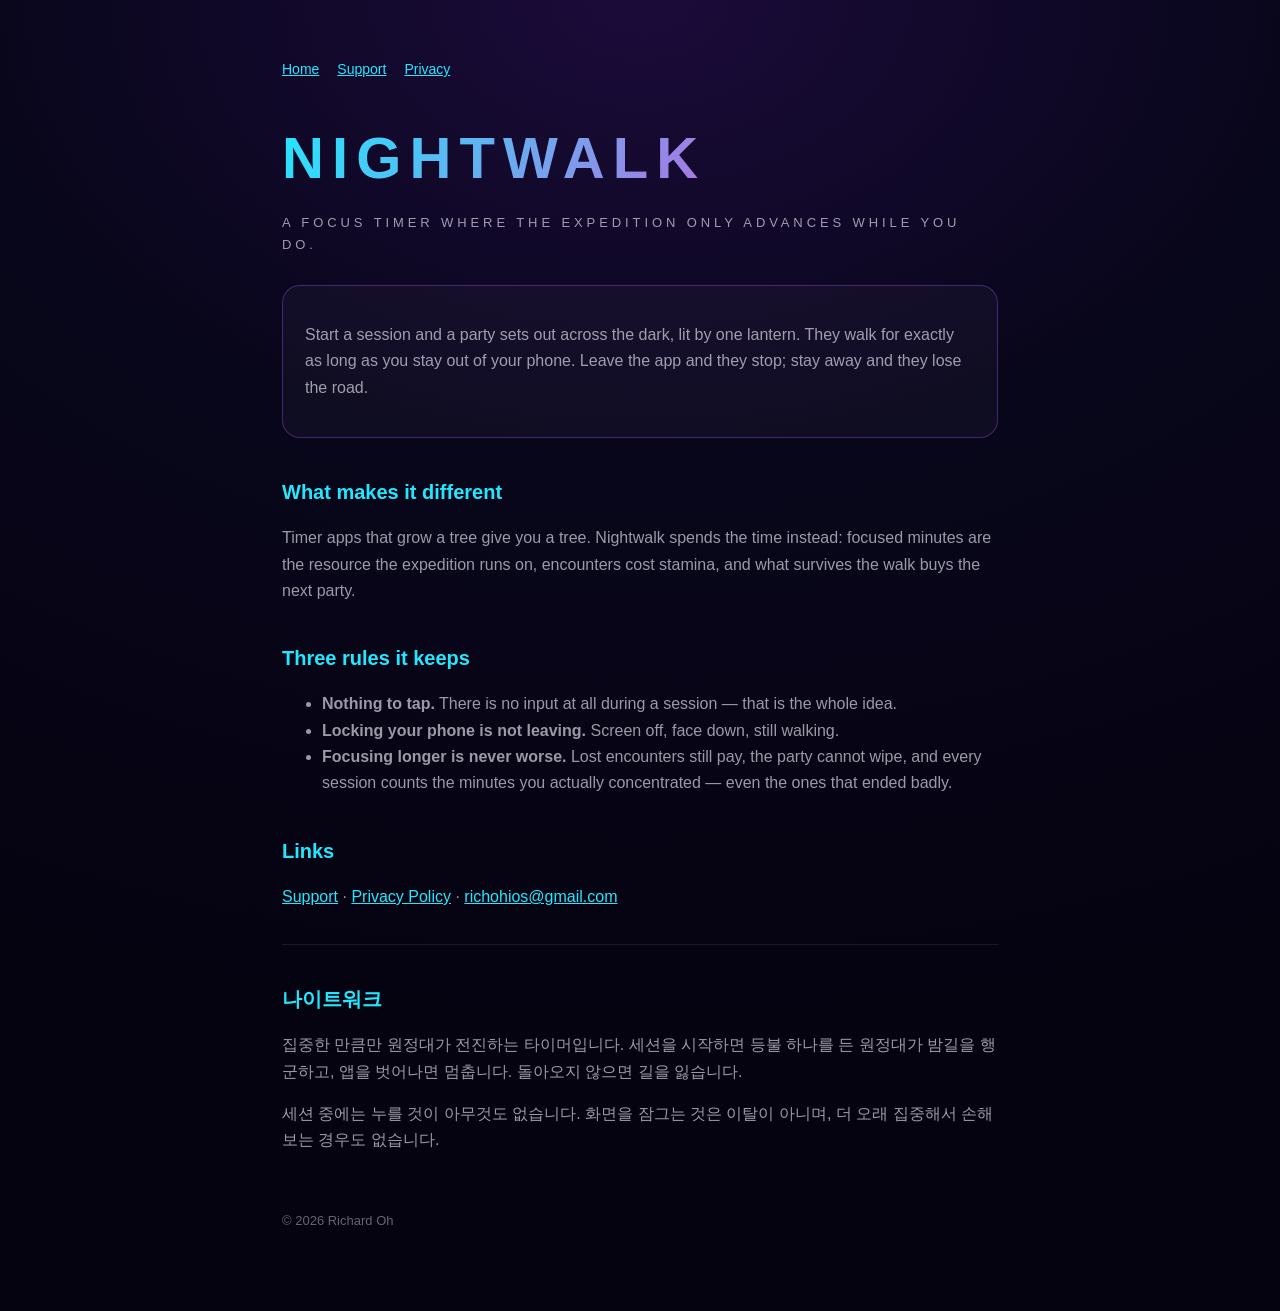
==== index.html @ a91797ee "Support and privacy pages for Nightwalk Written against what the app actually does rather than from " ====
<!doctype html>
<html lang="en">
<head>
<meta charset="utf-8">
<meta name="viewport" content="width=device-width,initial-scale=1">
<title>Nightwalk — Focus Expedition</title>
<link rel="stylesheet" href="style.css">
</head>
<body>
<div class="wrap">
  <nav><a href="index.html">Home</a><a href="support.html">Support</a><a href="privacy.html">Privacy</a></nav>

  <h1>NIGHTWALK</h1>
  <p class="tag">A focus timer where the expedition only advances while you do.</p>

  <div class="card">
    <p>Start a session and a party sets out across the dark, lit by one lantern. They walk for
    exactly as long as you stay out of your phone. Leave the app and they stop; stay away and they
    lose the road.</p>
  </div>

  <h2>What makes it different</h2>
  <p>Timer apps that grow a tree give you a tree. Nightwalk spends the time instead: focused minutes
  are the resource the expedition runs on, encounters cost stamina, and what survives the walk buys
  the next party.</p>

  <h2>Three rules it keeps</h2>
  <ul>
    <li><strong>Nothing to tap.</strong> There is no input at all during a session — that is the
      whole idea.</li>
    <li><strong>Locking your phone is not leaving.</strong> Screen off, face down, still walking.</li>
    <li><strong>Focusing longer is never worse.</strong> Lost encounters still pay, the party cannot
      wipe, and every session counts the minutes you actually concentrated — even the ones that
      ended badly.</li>
  </ul>

  <h2>Links</h2>
  <p><a href="support.html">Support</a> · <a href="privacy.html">Privacy Policy</a> ·
  <a href="mailto:richohios@gmail.com">richohios@gmail.com</a></p>

  <hr>
  <h2>나이트워크</h2>
  <p>집중한 만큼만 원정대가 전진하는 타이머입니다. 세션을 시작하면 등불 하나를 든 원정대가 밤길을
  행군하고, 앱을 벗어나면 멈춥니다. 돌아오지 않으면 길을 잃습니다.</p>
  <p>세션 중에는 누를 것이 아무것도 없습니다. 화면을 잠그는 것은 이탈이 아니며, 더 오래 집중해서
  손해 보는 경우도 없습니다.</p>

  <footer>© 2026 Richard Oh</footer>
</div>
</body>
</html>
---- style.css ----
:root{--void:#08061a;--void2:#050310;--cyan:#22e8ff;--magenta:#ff2fd1;--violet:#a45bff;--bone:#f5f7ff;--muted:rgba(245,247,255,.62)}
*{box-sizing:border-box}
body{margin:0;background:radial-gradient(120% 80% at 50% 0,#1b0b3a 0,var(--void) 45%,var(--void2) 100%);color:var(--bone);
     font:16px/1.65 -apple-system,BlinkMacSystemFont,"Segoe UI","Noto Sans KR",sans-serif;min-height:100vh}
.wrap{max-width:760px;margin:0 auto;padding:56px 22px 80px}
h1{font-size:clamp(34px,8vw,58px);letter-spacing:.14em;margin:0 0 6px;
   background:linear-gradient(120deg,var(--cyan),var(--magenta));-webkit-background-clip:text;background-clip:text;color:transparent}
h2{font-size:20px;margin:38px 0 10px;color:var(--cyan)}
h3{font-size:16px;margin:22px 0 6px}
.tag{color:var(--muted);letter-spacing:.3em;font-size:13px;margin:0 0 30px;text-transform:uppercase}
p,li{color:var(--muted)}
a{color:var(--cyan)}
.card{border:1px solid rgba(164,91,255,.35);background:rgba(255,255,255,.03);border-radius:18px;padding:20px 22px;margin:16px 0}
.pill{display:inline-block;border:1px solid rgba(34,232,255,.45);border-radius:999px;padding:6px 14px;margin:4px 6px 4px 0;font-size:13px;color:var(--cyan)}
nav{margin-bottom:28px}
nav a{margin-right:18px;font-size:14px}
footer{margin-top:56px;font-size:13px;color:rgba(245,247,255,.4)}
hr{border:0;border-top:1px solid rgba(255,255,255,.08);margin:34px 0}
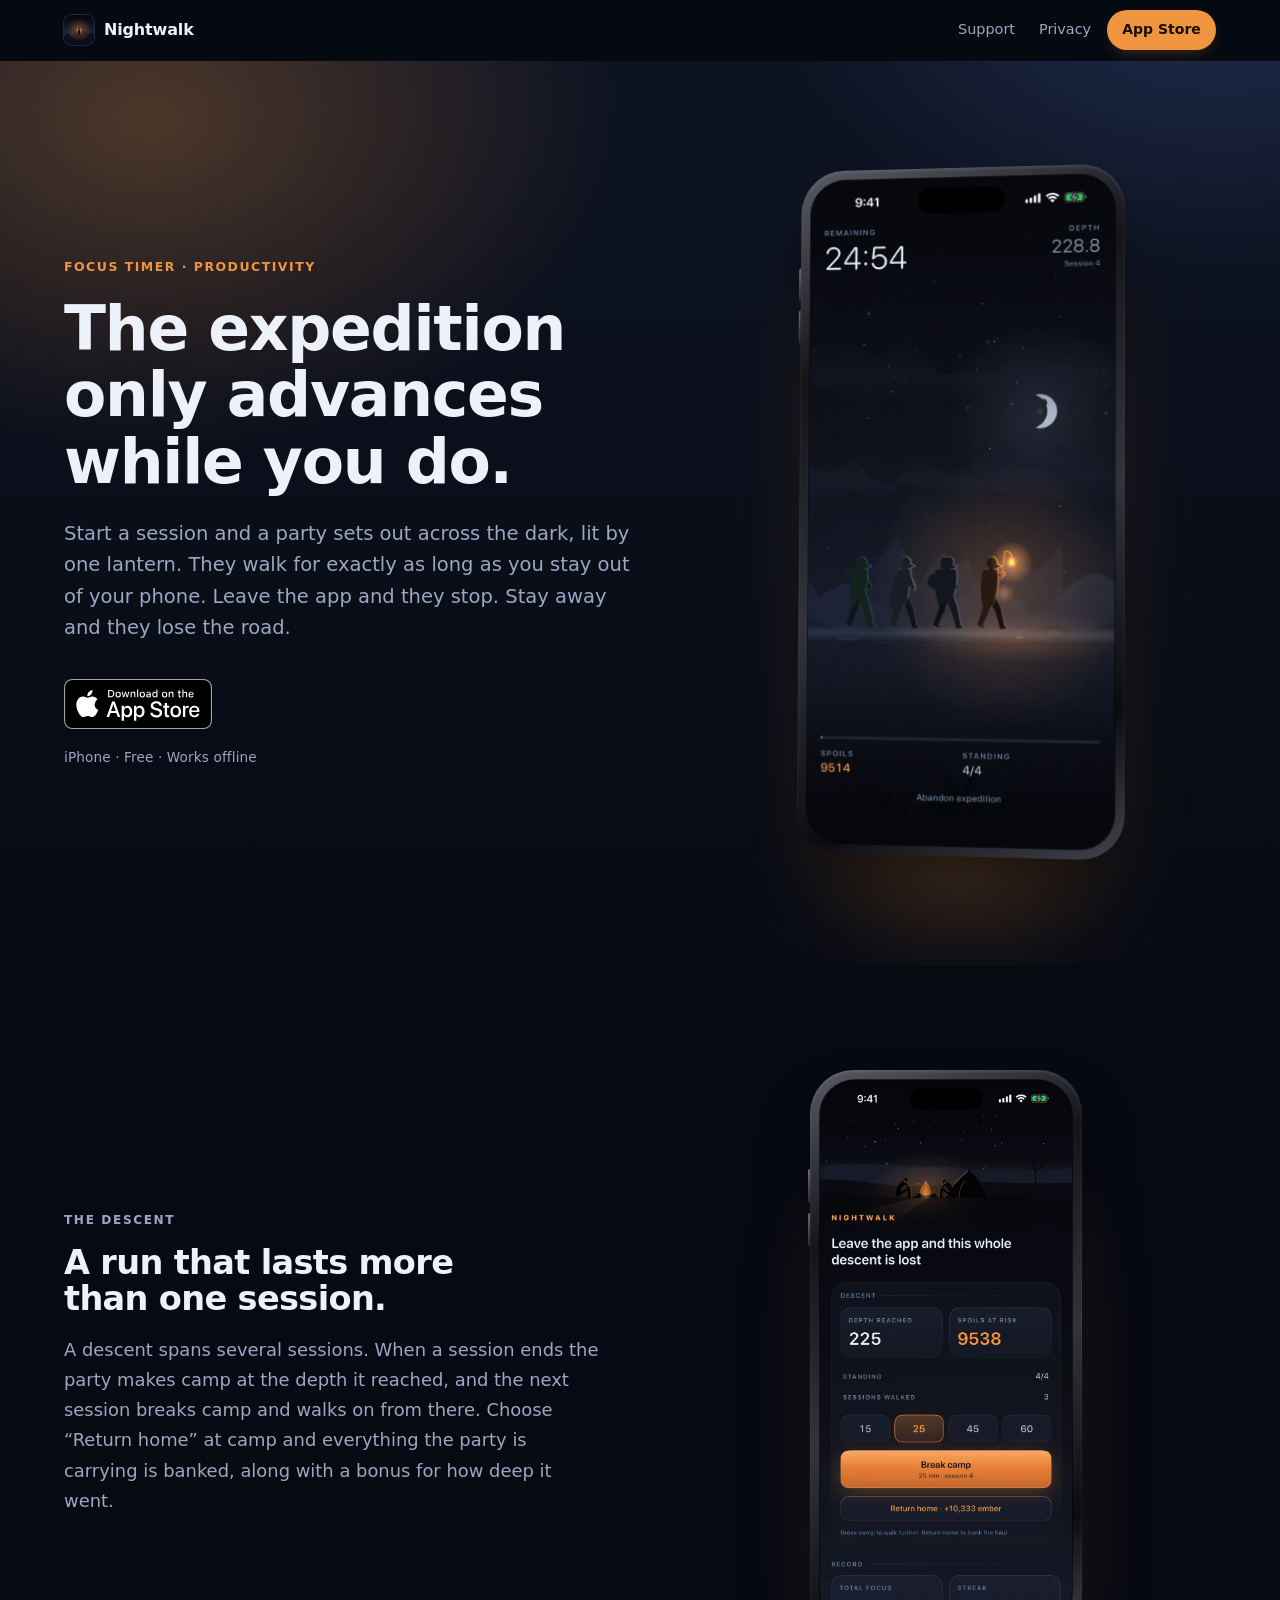
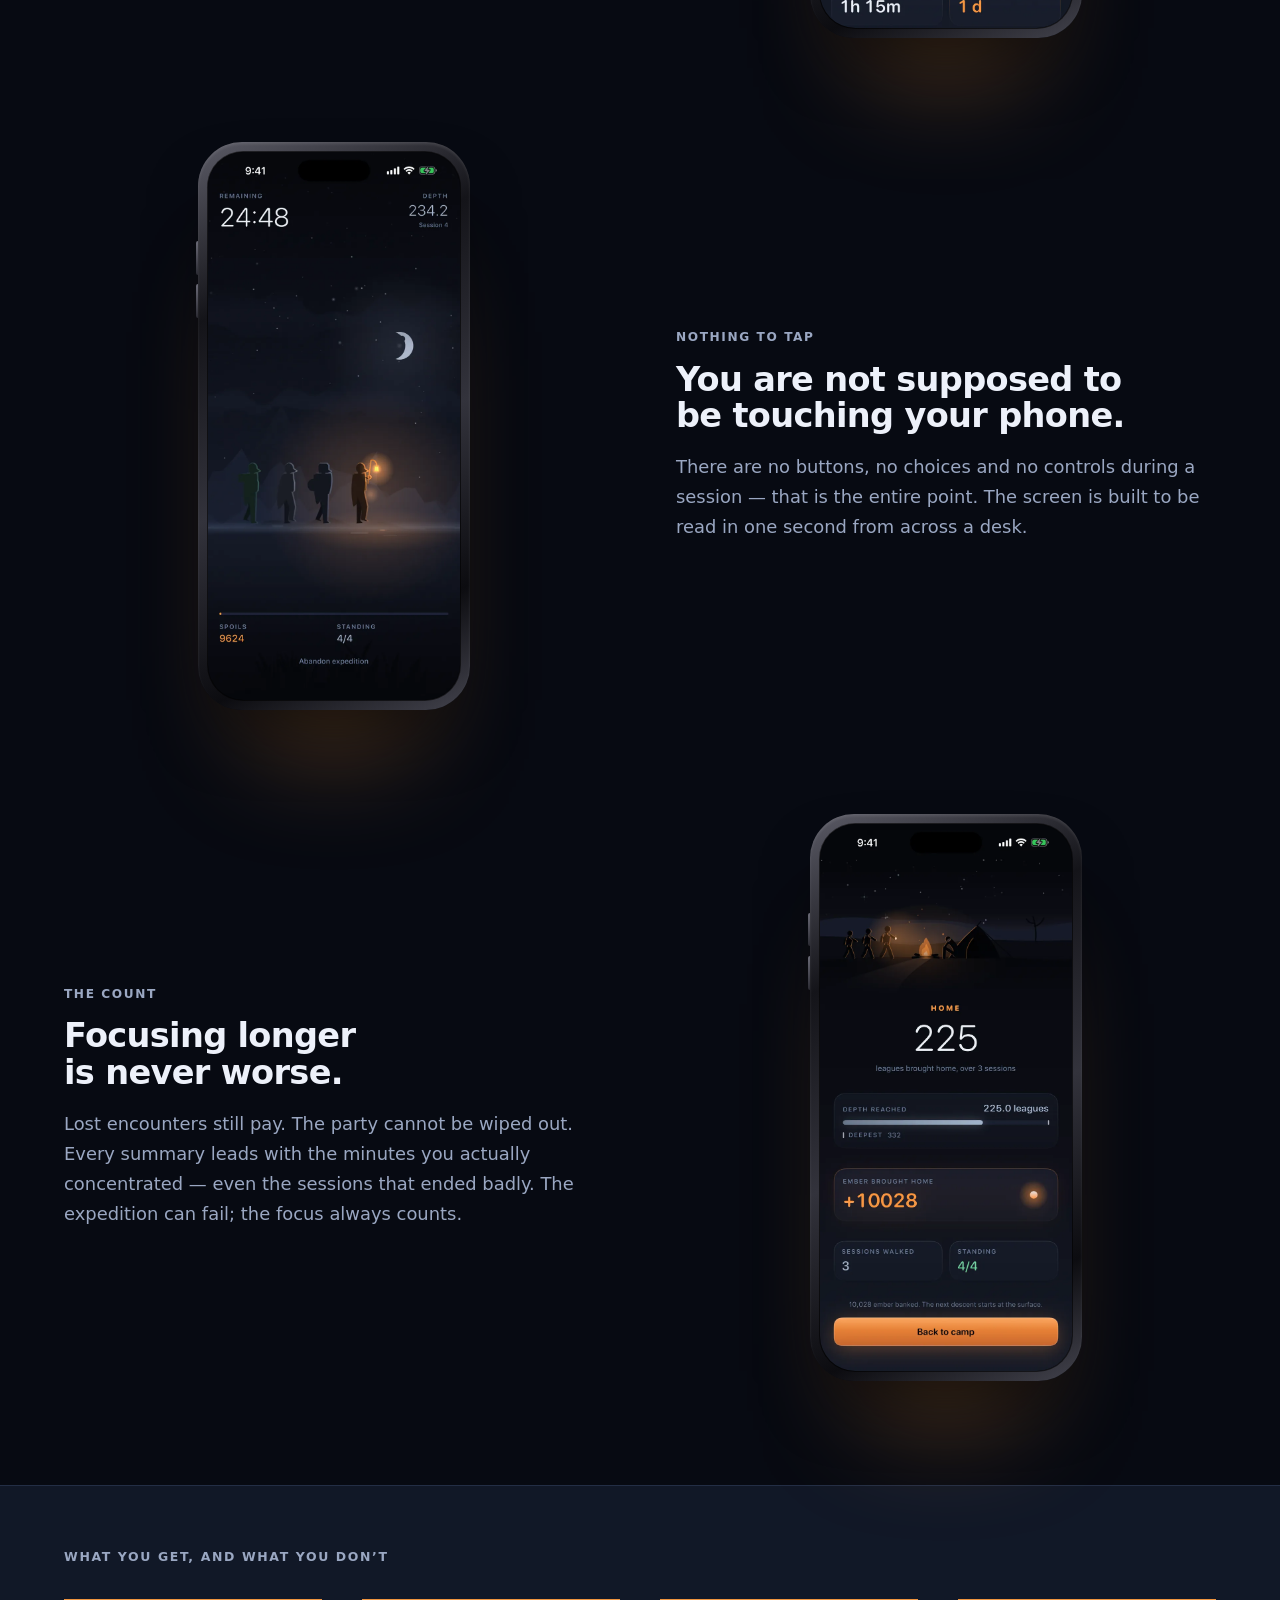
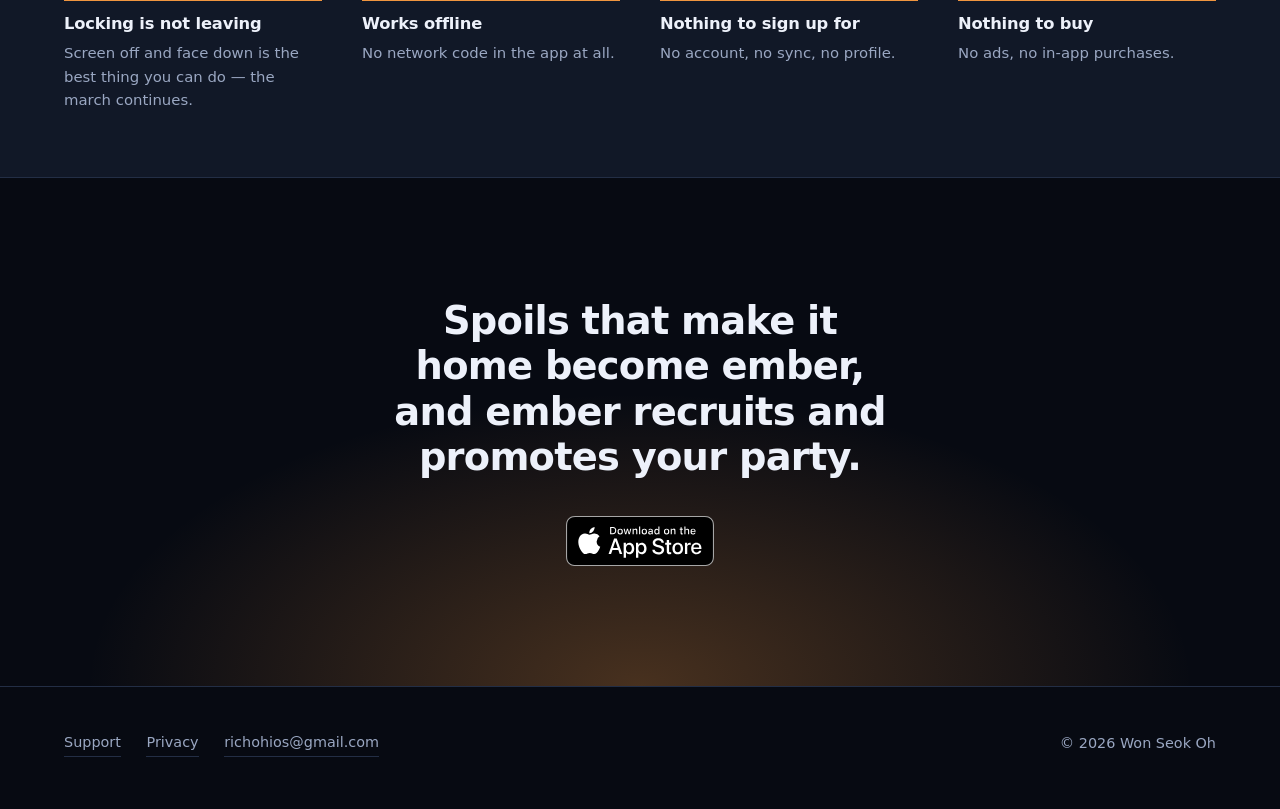
==== commit ea144c7d: "Rebuild the marketing site: real store assets, new design system Replaces the generic setup.sh templ" ====
--- a/index.html
+++ b/index.html
@@ -2,50 +2,340 @@
 <html lang="en">
 <head>
 <meta charset="utf-8">
-<meta name="viewport" content="width=device-width,initial-scale=1">
-<title>Nightwalk — Focus Expedition</title>
-<link rel="stylesheet" href="style.css">
+<meta name="viewport" content="width=device-width,initial-scale=1,viewport-fit=cover">
+<title>Nightwalk: Focus Expedition</title>
+<meta name="description" content="Start a session and a party sets out across the dark, lit by one lantern. They walk for exactly as long as you stay out of your phone. Leave the app and they stop. Stay away and th">
+<link rel="canonical" href="https://richoh86.github.io/nightwalk-site/">
+<meta name="theme-color" content="#070A12">
+<meta name="apple-itunes-app" content="app-id=6801521235">
+<meta property="og:type" content="website">
+<meta property="og:site_name" content="Nightwalk">
+<meta property="og:title" content="Nightwalk: Focus Expedition">
+<meta property="og:description" content="Start a session and a party sets out across the dark, lit by one lantern. They walk for exactly as long as you stay out of your phone. Leave the app and they stop. Stay away and th">
+<meta property="og:url" content="https://richoh86.github.io/nightwalk-site/">
+<meta property="og:image" content="https://richoh86.github.io/nightwalk-site/assets/img/og.jpg">
+<meta property="og:image:width" content="1200">
+<meta property="og:image:height" content="630">
+<meta name="twitter:card" content="summary_large_image">
+<meta name="twitter:title" content="Nightwalk: Focus Expedition">
+<meta name="twitter:description" content="Start a session and a party sets out across the dark, lit by one lantern. They walk for exactly as long as you stay out of your phone. Leave the app and they stop. Stay away and th">
+<meta name="twitter:image" content="https://richoh86.github.io/nightwalk-site/assets/img/og.jpg">
+<link rel="icon" type="image/png" sizes="32x32" href="assets/img/favicon-32.png">
+<link rel="icon" type="image/png" sizes="512x512" href="assets/img/icon-512.png">
+<link rel="apple-touch-icon" href="assets/img/apple-touch-icon.png">
+<style>
+  :root{
+    color-scheme:dark;
+    --sans:system-ui,-apple-system,'SF Pro Text',"Segoe UI",Roboto,'Helvetica Neue',Arial,sans-serif;
+    --bg:#070A12;--bg2:#0D1322;--surface:#111827;--surface2:#161F33;
+    --line:#232E45;--text:#EDF1FA;--dim:#9AA7C2;
+    --accent:#F0953F;--accent-2:#7FA8E8;--on-accent:#1A0E03;
+    --glow:rgba(240,149,63,.40);--halo1:rgba(240,149,63,.28);--halo2:rgba(90,130,220,.24);
+    --bar:color-mix(in srgb,#070A12 82%,transparent);
+  }
+
+*,*::before,*::after{box-sizing:border-box}
+html{-webkit-text-size-adjust:100%;scroll-behavior:smooth}
+@media (prefers-reduced-motion:reduce){html{scroll-behavior:auto}}
+body{margin:0;background:var(--bg);color:var(--text);
+  font:400 clamp(1rem,.96rem + .2vw,1.125rem)/1.65 var(--sans);
+  -webkit-font-smoothing:antialiased;text-rendering:optimizeLegibility;
+  overflow-x:hidden}
+img{max-width:100%;display:block}
+a{color:inherit}
+h1,h2,h3{margin:0;font-weight:700;letter-spacing:-.02em;line-height:1.08;
+  text-wrap:balance}
+p{margin:0}
+::selection{background:var(--accent);color:var(--on-accent)}
+:focus-visible{outline:2px solid var(--accent);outline-offset:3px;border-radius:.3rem}
+
+.wrap{width:min(100% - 2.5rem,72rem);margin-inline:auto}
+@media (min-width:52rem){.wrap{width:min(100% - 5rem,72rem)}}
+
+/* ---------------------------------------------------------------- header */
+.bar{position:sticky;top:0;z-index:50;background:var(--bar);
+  border-bottom:1px solid transparent;
+  backdrop-filter:saturate(1.6) blur(14px);-webkit-backdrop-filter:saturate(1.6) blur(14px);
+  transition:border-color .25s ease,background .25s ease}
+.bar.is-stuck{border-bottom-color:var(--line)}
+.bar .wrap{display:flex;align-items:center;gap:1rem;min-height:3.75rem}
+.brand{display:flex;align-items:center;gap:.65rem;text-decoration:none;
+  font-weight:650;letter-spacing:-.01em;font-size:1rem;margin-right:auto}
+.brand img{width:1.85rem;height:1.85rem;border-radius:.48rem;
+  box-shadow:0 1px 3px rgba(0,0,0,.28),0 0 0 1px var(--line)}
+.bar nav{display:none;gap:1.5rem;font-size:.9rem;color:var(--dim)}
+.bar nav a{text-decoration:none}
+.bar nav a:hover{color:var(--text)}
+@media (min-width:46rem){.bar nav{display:flex}}
+
+.pill{display:inline-flex;align-items:center;gap:.4rem;flex:none;
+  padding:.5rem .95rem;border-radius:999px;font-size:.875rem;font-weight:600;
+  text-decoration:none;background:var(--accent);color:var(--on-accent);
+  box-shadow:0 6px 18px -8px var(--glow);transition:transform .18s ease,filter .18s ease}
+.pill:hover{transform:translateY(-1px);filter:brightness(1.06)}
+.pill.ghost{background:transparent;color:var(--dim);border:1px solid var(--line);
+  box-shadow:none;font-weight:500;cursor:default}
+
+/* -------------------------------------------------------------- app badge */
+.badge{display:inline-block;transition:transform .18s ease,opacity .18s ease}
+.badge:hover{transform:translateY(-2px)}
+.badge img{height:3.1rem;width:auto}
+.soon{display:inline-flex;align-items:center;gap:.6rem;padding:.85rem 1.3rem;
+  border:1px solid var(--line);border-radius:.85rem;background:var(--surface);
+  font-size:.95rem;font-weight:600;letter-spacing:-.01em}
+.soon::before{content:"";width:.5rem;height:.5rem;border-radius:50%;
+  background:var(--accent);box-shadow:0 0 0 4px var(--glow)}
+
+/* ------------------------------------------------------------------- hero */
+.hero{position:relative;isolation:isolate;overflow:hidden;
+  padding-block:clamp(3rem,2rem + 6vw,6.5rem) clamp(3.5rem,2rem + 7vw,7rem);
+  background:linear-gradient(180deg,var(--bg2) 0%,var(--bg) 100%)}
+.hero::before{content:"";position:absolute;inset:-20% -10% 0;z-index:-1;
+  background:radial-gradient(45% 45% at 18% 22%,var(--halo1),transparent 68%),
+             radial-gradient(42% 42% at 88% 8%,var(--halo2),transparent 70%);
+  pointer-events:none}
+.hero .wrap{display:grid;gap:clamp(2.5rem,1rem + 6vw,4.5rem);align-items:center}
+@media (min-width:60rem){.hero .wrap{grid-template-columns:1.05fr .95fr}}
+.kicker{display:inline-block;font-size:.78rem;font-weight:700;letter-spacing:.12em;
+  text-transform:uppercase;color:var(--accent);margin-bottom:1.1rem}
+.hero h1{font-size:clamp(2.1rem,1.3rem + 3.6vw,3.85rem);max-width:19ch}
+.hero .lede{margin-top:1.4rem;max-width:56ch;font-size:clamp(1.03rem,.98rem + .34vw,1.22rem);
+  color:var(--dim);line-height:1.62}
+.cta-row{margin-top:2.2rem;display:flex;flex-wrap:wrap;align-items:center;gap:1rem 1.25rem}
+.meta{margin-top:1.1rem;font-size:.85rem;color:var(--dim);letter-spacing:.01em}
+
+/* ----------------------------------------------------------- device frame */
+.device{position:relative;width:min(100%,20.5rem);margin-inline:auto;
+  padding:.62rem;border-radius:2.75rem;
+  background:linear-gradient(155deg,#5b5b66 0%,#141419 26%,#33333c 55%,#0c0c10 82%,#43434d 100%);
+  box-shadow:0 2px 3px rgba(255,255,255,.10) inset,
+             0 34px 70px -26px rgba(0,0,0,.72),
+             0 90px 120px -60px var(--glow)}
+.device::before,.device::after{content:"";position:absolute;left:-.13rem;width:.13rem;
+  border-radius:.2rem 0 0 .2rem;background:linear-gradient(180deg,#6a6a76,#2a2a32)}
+.device::before{top:6.2rem;height:2.1rem}
+.device::after{top:8.9rem;height:2.1rem}
+.device .screen{position:relative;border-radius:2.2rem;overflow:hidden;
+  background:#000;box-shadow:0 0 0 1px rgba(0,0,0,.6)}
+.device img{width:100%;height:auto}
+.hero .device{transform:perspective(1600px) rotateY(-7deg) rotateX(2deg);
+  transform-style:preserve-3d}
+@media (max-width:60rem){.hero .device{transform:none;width:min(100%,17.5rem)}}
+
+/* --------------------------------------------------------------- features */
+.features{padding-block:clamp(3.5rem,2rem + 6vw,6.5rem);display:grid;
+  gap:clamp(3.5rem,1.5rem + 7vw,6.5rem)}
+.feature{display:grid;gap:clamp(2rem,1rem + 5vw,4.5rem);align-items:center}
+@media (min-width:58rem){
+  .feature{grid-template-columns:1fr 1fr}
+  .feature:nth-child(even) .feature-art{order:-1}
+}
+.feature-art .device{width:min(100%,17rem)}
+.eyebrow{font-size:.76rem;font-weight:700;letter-spacing:.13em;text-transform:uppercase;
+  color:var(--accent);margin-bottom:.9rem}
+.feature h2{font-size:clamp(1.45rem,1.12rem + 1.4vw,2.1rem);max-width:22ch}
+.feature p{margin-top:1.1rem;max-width:52ch;color:var(--dim);line-height:1.68}
+
+/* ------------------------------------------------------------------ trust */
+.trust{border-block:1px solid var(--line);background:var(--surface);
+  padding-block:clamp(2.5rem,1.5rem + 4vw,4rem)}
+.trust h2{font-size:.78rem;letter-spacing:.13em;text-transform:uppercase;
+  color:var(--dim);font-weight:700;margin-bottom:2.2rem}
+.trust-grid{display:grid;gap:2rem 2.5rem;
+  grid-template-columns:repeat(auto-fit,minmax(14rem,1fr))}
+.trust-grid h3{font-size:1.02rem;letter-spacing:-.01em;
+  padding-top:.9rem;border-top:2px solid var(--accent)}
+.trust-grid p{margin-top:.55rem;font-size:.93rem;color:var(--dim);line-height:1.6;max-width:34ch}
+
+/* -------------------------------------------------------------------- cta */
+.closer{position:relative;isolation:isolate;text-align:center;
+  padding-block:clamp(4rem,2.5rem + 7vw,7.5rem);overflow:hidden}
+.closer::before{content:"";position:absolute;inset:0;z-index:-1;
+  background:radial-gradient(60% 80% at 50% 100%,var(--halo1),transparent 72%)}
+.closer p.line{font-size:clamp(1.45rem,1.1rem + 1.9vw,2.4rem);font-weight:700;
+  letter-spacing:-.02em;line-height:1.18;max-width:22ch;margin-inline:auto;
+  text-wrap:balance}
+.closer .cta-row{justify-content:center;margin-top:2.3rem}
+
+/* ----------------------------------------------------------------- footer */
+footer{border-top:1px solid var(--line);background:var(--bg);
+  padding-block:2.75rem 3.25rem;font-size:.9rem;color:var(--dim)}
+footer .wrap{display:flex;flex-wrap:wrap;gap:.85rem 1.6rem;align-items:center}
+footer a{text-decoration:none;border-bottom:1px solid var(--line);padding-bottom:1px}
+footer a:hover{color:var(--text);border-bottom-color:var(--accent)}
+footer .copy{margin-left:auto}
+@media (max-width:44rem){footer .copy{margin-left:0;width:100%}}
+
+/* ------------------------------------------------------------------ prose */
+.doc{padding-block:clamp(2.75rem,2rem + 4vw,5rem) clamp(3rem,2rem + 5vw,6rem)}
+.doc .wrap{width:min(100% - 2.5rem,46rem)}
+.doc h1{font-size:clamp(2rem,1.5rem + 2vw,2.9rem)}
+.doc .sub{margin-top:.7rem;color:var(--dim);font-size:1rem}
+.prose{margin-top:2.75rem;max-width:65ch}
+.prose h2{font-size:1.22rem;margin:2.9rem 0 .85rem;letter-spacing:-.015em}
+.prose h3{font-size:1.03rem;margin:2rem 0 .5rem;letter-spacing:-.01em}
+.prose p{margin:0 0 1.05rem;color:var(--dim);line-height:1.72}
+.prose strong{color:var(--text);font-weight:650}
+.prose em{color:var(--text);font-style:italic}
+.prose a{color:var(--accent);text-decoration:none;border-bottom:1px solid var(--glow)}
+.prose a:hover{border-bottom-color:var(--accent)}
+.prose ul{margin:0 0 1.2rem;padding-left:1.15rem;color:var(--dim)}
+.prose li{margin:.4rem 0;line-height:1.68}
+.prose li::marker{color:var(--accent)}
+.prose dl{margin:0}
+.prose dt{font-weight:650;color:var(--text);margin:2rem 0 .5rem;letter-spacing:-.01em}
+.prose dd{margin:0 0 1.05rem;color:var(--dim);line-height:1.72}
+.prose code{font:.88em/1.4 ui-monospace,SFMono-Regular,Menlo,monospace;
+  background:var(--surface2);border:1px solid var(--line);border-radius:.35rem;
+  padding:.1em .4em;color:var(--text)}
+.prose hr{margin:3.25rem 0;border:0;border-top:1px solid var(--line)}
+.card,.lede-box{background:var(--surface);border:1px solid var(--line);
+  border-left:3px solid var(--accent);border-radius:.7rem;
+  padding:1.15rem 1.35rem;margin:0 0 1.6rem}
+.card p,.lede-box p{margin:0 0 .8rem}
+.card p:last-child,.lede-box p:last-child{margin:0}
+.doc-links{margin-top:3.5rem;padding-top:1.5rem;border-top:1px solid var(--line);
+  font-size:.92rem;color:var(--dim);display:flex;flex-wrap:wrap;gap:.6rem 1.3rem}
+.doc-links a{text-decoration:none;border-bottom:1px solid var(--line)}
+.doc-links a:hover{color:var(--text);border-bottom-color:var(--accent)}
+
+/* ----------------------------------------------------------------- reveal */
+.js .reveal{opacity:0;transform:translateY(18px);
+  transition:opacity .7s cubic-bezier(.22,.7,.3,1),transform .7s cubic-bezier(.22,.7,.3,1)}
+.js .reveal.in{opacity:1;transform:none}
+@media (prefers-reduced-motion:reduce){
+  .js .reveal{opacity:1;transform:none;transition:none}
+  .badge:hover,.pill:hover{transform:none}
+}
+</style>
 </head>
 <body>
+
+<header class="bar">
+  <div class="wrap">
+    <a class="brand" href="./"><img src="assets/img/icon-512.png" width="512" height="512" alt="">Nightwalk</a>
+    <nav><a href="support.html">Support</a><a href="privacy.html">Privacy</a></nav>
+    <a class="pill" href="https://apps.apple.com/app/id6801521235">App&nbsp;Store</a>
+  </div>
+</header>
+
+<main>
+<section class="hero">
+  <div class="wrap">
+    <div>
+      <p class="kicker">Focus timer · Productivity</p>
+      <h1>The expedition only advances while you do.</h1>
+      <p class="lede">Start a session and a party sets out across the dark, lit by one lantern. They walk for exactly as long as you stay out of your phone. Leave the app and they stop. Stay away and they lose the road.</p>
+      <div class="cta-row"><a class="badge" href="https://apps.apple.com/app/id6801521235"><img src="assets/img/app-store-badge.svg" width="160" height="53" alt="Download on the App Store"></a></div>
+      <p class="meta">iPhone · Free · Works offline</p>
+    </div>
+    <div class="hero-art">
+      <div class="device">
+        <div class="screen">
+          <picture>
+            <source srcset="assets/img/shot-2-2-march.webp" type="image/webp">
+            <img src="assets/img/shot-2-2-march.jpg" width="760" height="1651" fetchpriority="high" decoding="async" alt="Nightwalk mid-session: a party of four marching through a moonlit valley, 24 minutes remaining at a depth of 228.8.">
+          </picture>
+        </div>
+      </div>
+    </div>
+  </div>
+</section>
+
 <div class="wrap">
-  <nav><a href="index.html">Home</a><a href="support.html">Support</a><a href="privacy.html">Privacy</a></nav>
-
-  <h1>NIGHTWALK</h1>
-  <p class="tag">A focus timer where the expedition only advances while you do.</p>
-
-  <div class="card">
-    <p>Start a session and a party sets out across the dark, lit by one lantern. They walk for
-    exactly as long as you stay out of your phone. Leave the app and they stop; stay away and they
-    lose the road.</p>
-  </div>
-
-  <h2>What makes it different</h2>
-  <p>Timer apps that grow a tree give you a tree. Nightwalk spends the time instead: focused minutes
-  are the resource the expedition runs on, encounters cost stamina, and what survives the walk buys
-  the next party.</p>
-
-  <h2>Three rules it keeps</h2>
-  <ul>
-    <li><strong>Nothing to tap.</strong> There is no input at all during a session — that is the
-      whole idea.</li>
-    <li><strong>Locking your phone is not leaving.</strong> Screen off, face down, still walking.</li>
-    <li><strong>Focusing longer is never worse.</strong> Lost encounters still pay, the party cannot
-      wipe, and every session counts the minutes you actually concentrated — even the ones that
-      ended badly.</li>
-  </ul>
-
-  <h2>Links</h2>
-  <p><a href="support.html">Support</a> · <a href="privacy.html">Privacy Policy</a> ·
-  <a href="mailto:richohios@gmail.com">richohios@gmail.com</a></p>
-
-  <hr>
-  <h2>나이트워크</h2>
-  <p>집중한 만큼만 원정대가 전진하는 타이머입니다. 세션을 시작하면 등불 하나를 든 원정대가 밤길을
-  행군하고, 앱을 벗어나면 멈춥니다. 돌아오지 않으면 길을 잃습니다.</p>
-  <p>세션 중에는 누를 것이 아무것도 없습니다. 화면을 잠그는 것은 이탈이 아니며, 더 오래 집중해서
-  손해 보는 경우도 없습니다.</p>
-
-  <footer>© 2026 Richard Oh</footer>
+  <div class="features">
+    <section class="feature reveal">
+      <div class="feature-copy">
+        <p class="eyebrow">The descent</p>
+        <h2>A run that lasts more than one session.</h2>
+        <p>A descent spans several sessions. When a session ends the party makes camp at the depth it reached, and the next session breaks camp and walks on from there. Choose “Return home” at camp and everything the party is carrying is banked, along with a bonus for how deep it went.</p>
+      </div>
+      <div class="feature-art">
+        <div class="device">
+        <div class="screen">
+          <picture>
+            <source srcset="assets/img/shot-1-1-camp.webp" type="image/webp">
+            <img src="assets/img/shot-1-1-camp.jpg" width="760" height="1651" loading="lazy" decoding="async" alt="The camp screen: depth reached 225, spoils at risk 9,538, with session lengths of 15, 25, 45 and 60 minutes.">
+          </picture>
+        </div>
+      </div>
+      </div>
+    </section>
+    <section class="feature reveal">
+      <div class="feature-copy">
+        <p class="eyebrow">Nothing to tap</p>
+        <h2>You are not supposed to be touching your phone.</h2>
+        <p>There are no buttons, no choices and no controls during a session — that is the entire point. The screen is built to be read in one second from across a desk.</p>
+      </div>
+      <div class="feature-art">
+        <div class="device">
+        <div class="screen">
+          <picture>
+            <source srcset="assets/img/shot-3-3-spoils.webp" type="image/webp">
+            <img src="assets/img/shot-3-3-spoils.jpg" width="760" height="1651" loading="lazy" decoding="async" alt="The march continuing at depth 234.2 with 9,624 spoils collected and the party standing at 4 of 4.">
+          </picture>
+        </div>
+      </div>
+      </div>
+    </section>
+    <section class="feature reveal">
+      <div class="feature-copy">
+        <p class="eyebrow">The count</p>
+        <h2>Focusing longer is never worse.</h2>
+        <p>Lost encounters still pay. The party cannot be wiped out. Every summary leads with the minutes you actually concentrated — even the sessions that ended badly. The expedition can fail; the focus always counts.</p>
+      </div>
+      <div class="feature-art">
+        <div class="device">
+        <div class="screen">
+          <picture>
+            <source srcset="assets/img/shot-4-4-summary.webp" type="image/webp">
+            <img src="assets/img/shot-4-4-summary.jpg" width="760" height="1651" loading="lazy" decoding="async" alt="A summary screen: 225 leagues brought home over three sessions, +10,028 ember banked.">
+          </picture>
+        </div>
+      </div>
+      </div>
+    </section>
+  </div>
 </div>
+
+<section class="trust">
+  <div class="wrap">
+    <h2>What you get, and what you don&rsquo;t</h2>
+    <div class="trust-grid">
+      <div class="reveal"><h3>Locking is not leaving</h3><p>Screen off and face down is the best thing you can do — the march continues.</p></div>
+      <div class="reveal"><h3>Works offline</h3><p>No network code in the app at all.</p></div>
+      <div class="reveal"><h3>Nothing to sign up for</h3><p>No account, no sync, no profile.</p></div>
+      <div class="reveal"><h3>Nothing to buy</h3><p>No ads, no in-app purchases.</p></div>
+    </div>
+  </div>
+</section>
+
+<section class="closer">
+  <div class="wrap">
+    <p class="line">Spoils that make it home become ember, and ember recruits and promotes your party.</p>
+    <div class="cta-row"><a class="badge" href="https://apps.apple.com/app/id6801521235"><img src="assets/img/app-store-badge.svg" width="160" height="53" alt="Download on the App Store"></a></div>
+  </div>
+</section>
+</main>
+
+<footer>
+  <div class="wrap">
+    <a href="support.html">Support</a> <a href="privacy.html">Privacy</a> <a href="mailto:richohios@gmail.com">richohios@gmail.com</a>
+    <span class="copy">© 2026 Won Seok Oh</span>
+  </div>
+</footer>
+<script>document.documentElement.classList.add('js');
+(function(){
+  var bar=document.querySelector('.bar');
+  if(bar){var s=function(){bar.classList.toggle('is-stuck',window.scrollY>4)};
+    s();addEventListener('scroll',s,{passive:true});}
+  var els=document.querySelectorAll('.reveal');
+  if(!('IntersectionObserver' in window)){
+    for(var i=0;i<els.length;i++)els[i].classList.add('in');return;}
+  var io=new IntersectionObserver(function(es){
+    es.forEach(function(e){if(e.isIntersecting){e.target.classList.add('in');io.unobserve(e.target)}})
+  },{rootMargin:'0px 0px -8% 0px',threshold:.08});
+  for(var j=0;j<els.length;j++)io.observe(els[j]);
+})();</script>
 </body>
 </html>
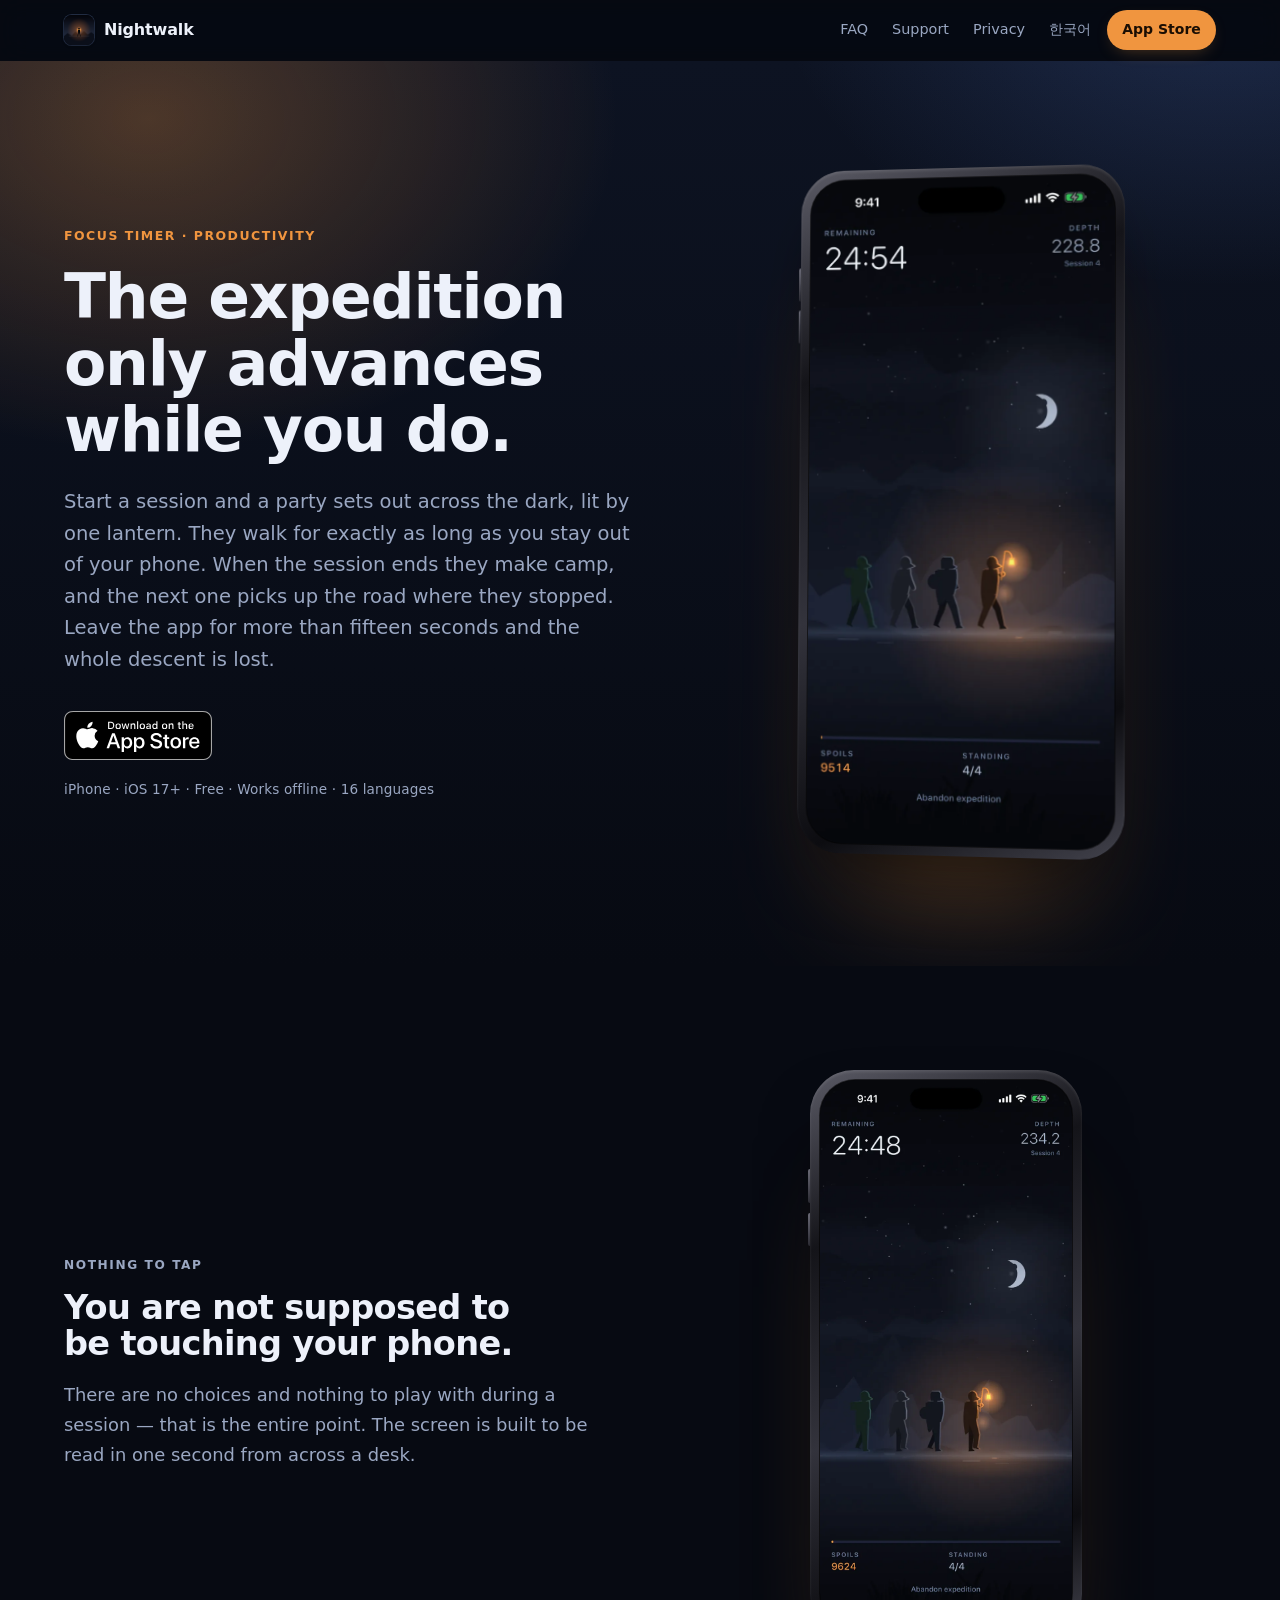
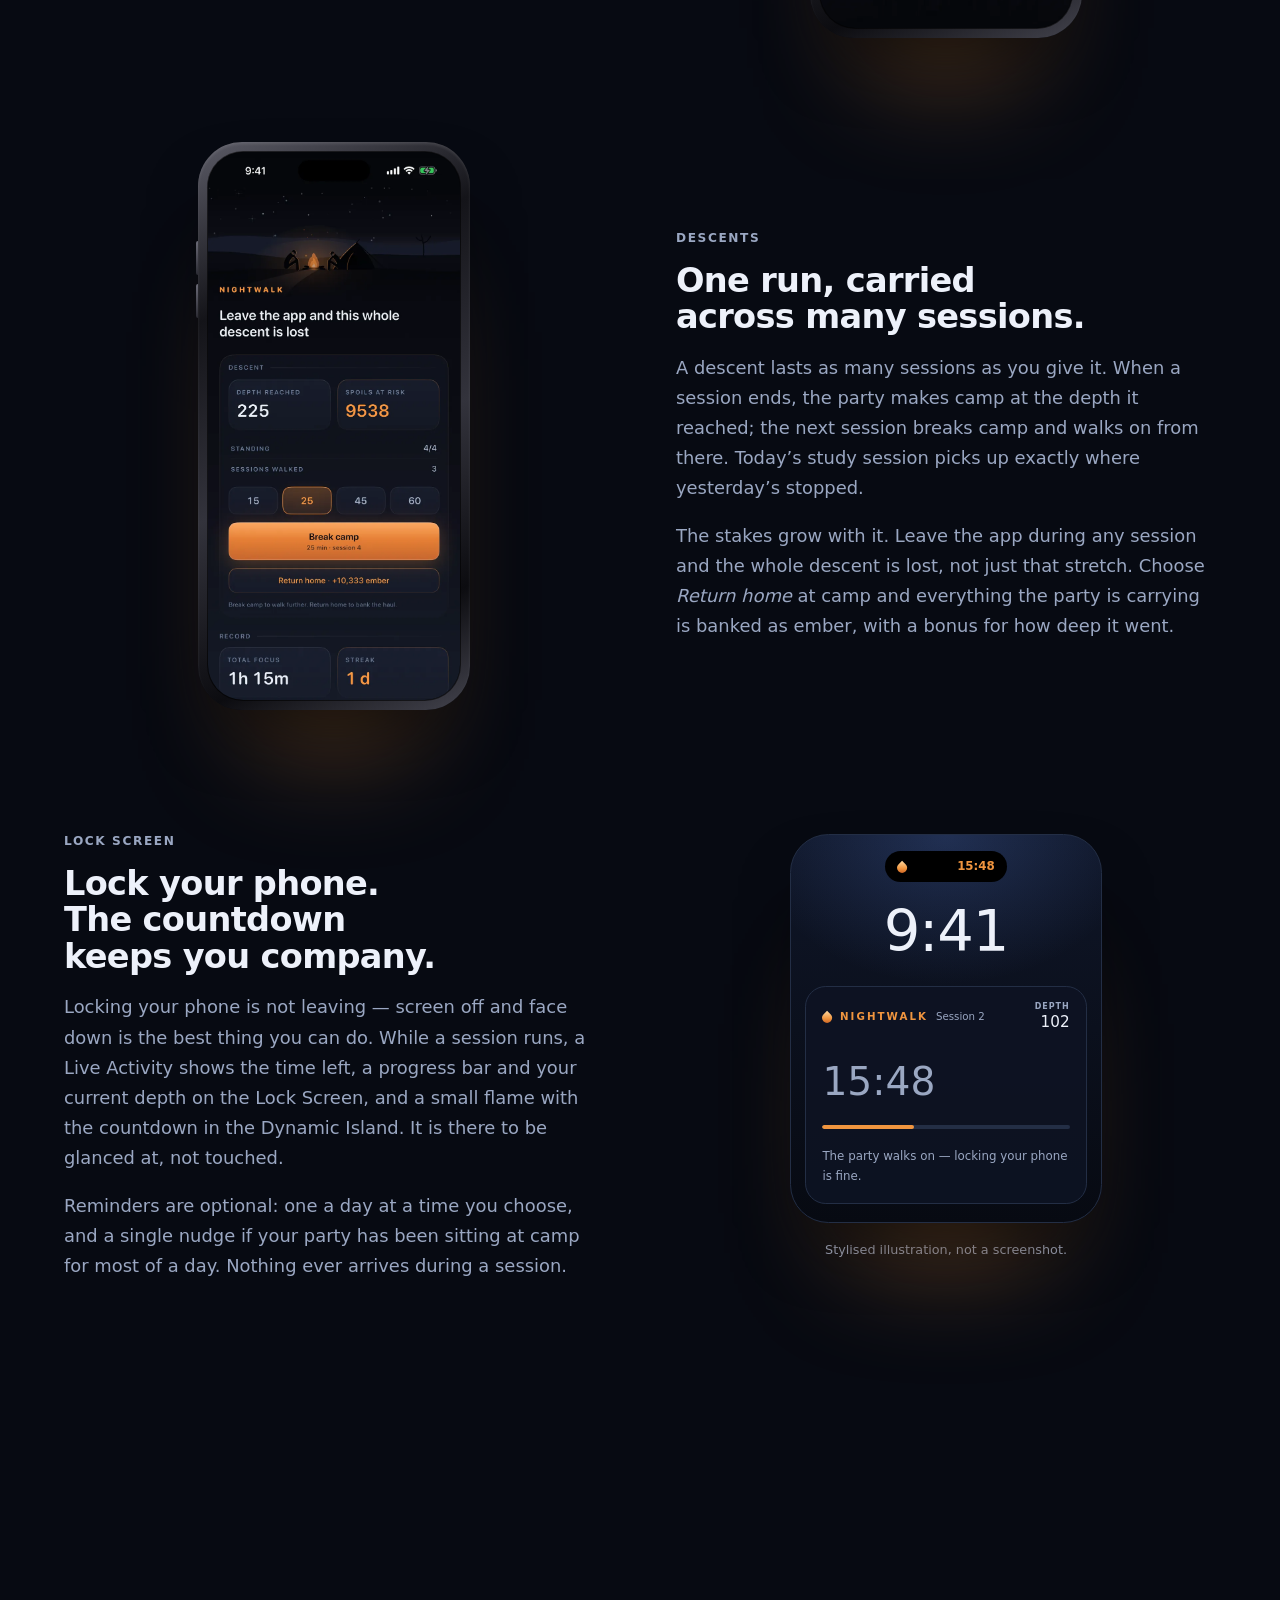
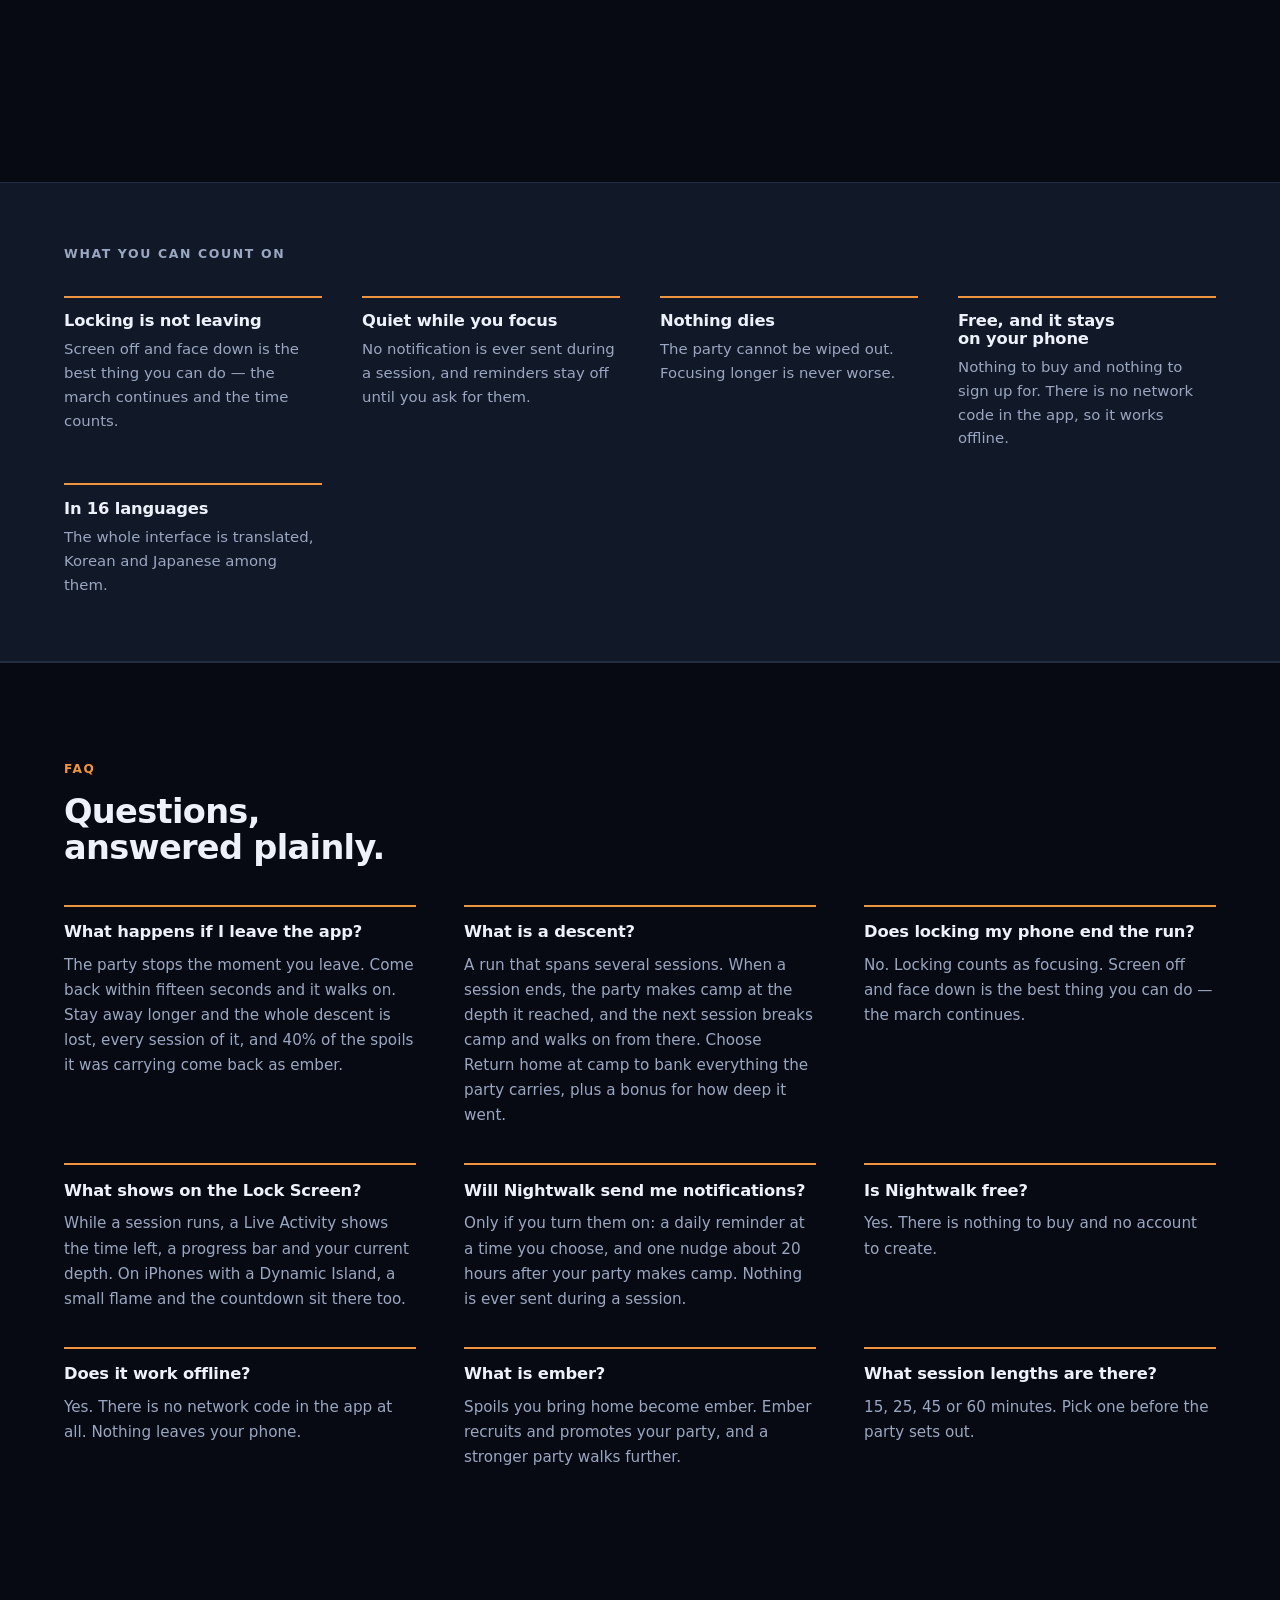
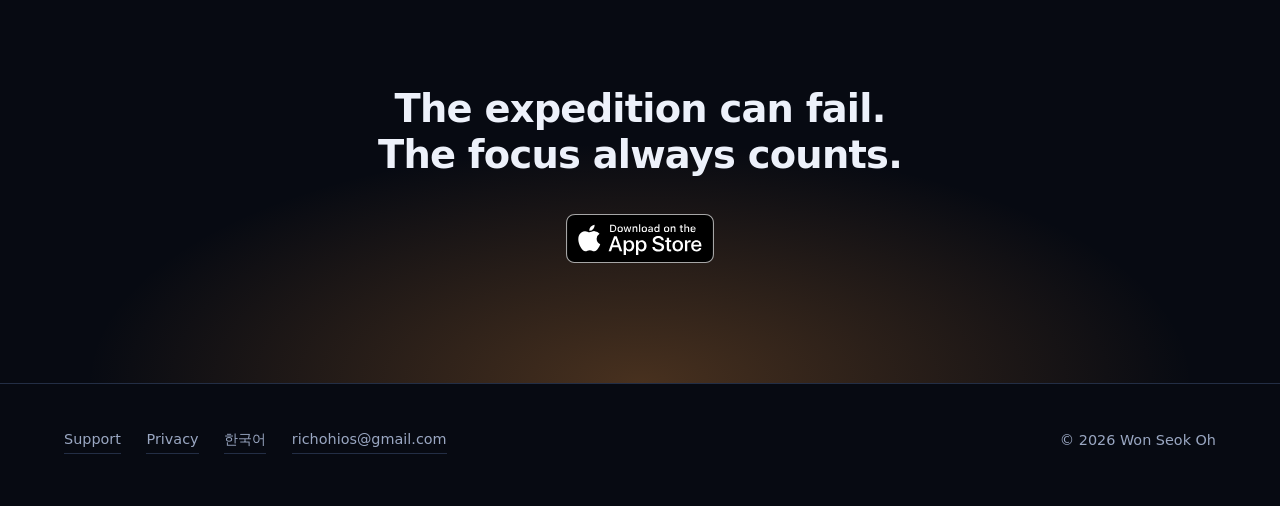
==== commit e16b8376: "Site for 1.2: descents across sessions, the Lock Screen countdown, reminders - Home (en/ko): multi-s" ====
--- a/index.html
+++ b/index.html
@@ -3,22 +3,27 @@
 <head>
 <meta charset="utf-8">
 <meta name="viewport" content="width=device-width,initial-scale=1,viewport-fit=cover">
-<title>Nightwalk: Focus Expedition</title>
-<meta name="description" content="Start a session and a party sets out across the dark, lit by one lantern. They walk for exactly as long as you stay out of your phone. Leave the app and they stop. Stay away and th">
+<title>Nightwalk — Focus Timer Expedition for iPhone</title>
+<meta name="description" content="A focus timer where a night expedition walks only while you stay off your phone. Runs span sessions; the countdown sits on your Lock Screen. Free, offline.">
 <link rel="canonical" href="https://richoh86.github.io/nightwalk-site/">
+<link rel="alternate" hreflang="en" href="https://richoh86.github.io/nightwalk-site/">
+<link rel="alternate" hreflang="ko" href="https://richoh86.github.io/nightwalk-site/ko/">
+<link rel="alternate" hreflang="x-default" href="https://richoh86.github.io/nightwalk-site/">
 <meta name="theme-color" content="#070A12">
 <meta name="apple-itunes-app" content="app-id=6801521235">
 <meta property="og:type" content="website">
+<meta property="og:locale" content="en_US">
+<meta property="og:locale:alternate" content="ko_KR">
 <meta property="og:site_name" content="Nightwalk">
 <meta property="og:title" content="Nightwalk: Focus Expedition">
-<meta property="og:description" content="Start a session and a party sets out across the dark, lit by one lantern. They walk for exactly as long as you stay out of your phone. Leave the app and they stop. Stay away and th">
+<meta property="og:description" content="A focus timer where a night expedition walks only while you stay off your phone. Runs span sessions; the countdown sits on your Lock Screen. Free, offline.">
 <meta property="og:url" content="https://richoh86.github.io/nightwalk-site/">
 <meta property="og:image" content="https://richoh86.github.io/nightwalk-site/assets/img/og.jpg">
 <meta property="og:image:width" content="1200">
 <meta property="og:image:height" content="630">
 <meta name="twitter:card" content="summary_large_image">
 <meta name="twitter:title" content="Nightwalk: Focus Expedition">
-<meta name="twitter:description" content="Start a session and a party sets out across the dark, lit by one lantern. They walk for exactly as long as you stay out of your phone. Leave the app and they stop. Stay away and th">
+<meta name="twitter:description" content="A focus timer where a night expedition walks only while you stay off your phone. Runs span sessions; the countdown sits on your Lock Screen. Free, offline.">
 <meta name="twitter:image" content="https://richoh86.github.io/nightwalk-site/assets/img/og.jpg">
 <link rel="icon" type="image/png" sizes="32x32" href="assets/img/favicon-32.png">
 <link rel="icon" type="image/png" sizes="512x512" href="assets/img/icon-512.png">
@@ -135,6 +140,16 @@
   color:var(--accent);margin-bottom:.9rem}
 .feature h2{font-size:clamp(1.45rem,1.12rem + 1.4vw,2.1rem);max-width:22ch}
 .feature p{margin-top:1.1rem;max-width:52ch;color:var(--dim);line-height:1.68}
+.feature.duo{align-items:start}
+
+/* -------------------------------------------------------------------- faq */
+.faq{border-top:1px solid var(--line);padding-block:clamp(3.5rem,2rem + 5vw,6rem)}
+.faq h2{font-size:clamp(1.45rem,1.12rem + 1.4vw,2.1rem);max-width:22ch}
+.faq dl{margin:2.4rem 0 0;display:grid;gap:2.2rem 3rem;
+  grid-template-columns:repeat(auto-fit,minmax(min(100%,19rem),1fr))}
+.faq dt{font-size:1.02rem;font-weight:650;letter-spacing:-.01em;line-height:1.35;
+  padding-top:.9rem;border-top:2px solid var(--accent)}
+.faq dd{margin:.6rem 0 0;font-size:.95rem;color:var(--dim);line-height:1.65;max-width:46ch}
 
 /* ------------------------------------------------------------------ trust */
 .trust{border-block:1px solid var(--line);background:var(--surface);
@@ -199,6 +214,37 @@
 .doc-links a{text-decoration:none;border-bottom:1px solid var(--line)}
 .doc-links a:hover{color:var(--text);border-bottom-color:var(--accent)}
 
+/* ------------------------------------------- live activity illustration */
+.lock{position:relative;width:min(100%,19.5rem);margin-inline:auto;
+  padding:1rem .85rem 1.15rem;border-radius:2.4rem;border:1px solid var(--line);
+  background:radial-gradient(90% 55% at 50% 0%,var(--halo2),transparent 70%),
+             linear-gradient(180deg,#0F1628 0%,var(--bg) 100%);
+  box-shadow:0 34px 70px -26px rgba(0,0,0,.72),0 90px 120px -60px var(--glow)}
+.lock .island{display:flex;align-items:center;justify-content:space-between;
+  width:7.6rem;height:1.95rem;margin-inline:auto;padding:0 .75rem;border-radius:999px;
+  background:#000;color:var(--accent);font-size:.74rem;font-weight:600;
+  font-variant-numeric:tabular-nums}
+.lock .time-of-day{margin:1.3rem 0 1.6rem;text-align:center;font-size:3.6rem;
+  font-weight:300;line-height:1;letter-spacing:-.02em;color:var(--text)}
+.flame{display:inline-block;flex:none;width:.6rem;height:.6rem;margin-top:.15rem;
+  border-radius:50% 0 50% 50%;transform:rotate(-45deg);
+  background:linear-gradient(225deg,#FFD9A0 0%,var(--accent) 55%,#C2541C 100%)}
+.la{background:rgba(13,19,34,.94);border:1px solid var(--line);border-radius:1.3rem;
+  padding:.95rem 1.05rem 1rem;text-align:left}
+.la-top{display:flex;align-items:center;gap:.5rem;min-width:0}
+.la-word{font-size:.64rem;font-weight:800;letter-spacing:.2em;color:var(--accent)}
+.la-leg{font-size:.64rem;font-weight:500;color:var(--dim);white-space:nowrap}
+.la-depth{margin-left:auto;text-align:right;line-height:1.1}
+.la-depth small{display:block;font-size:.5rem;font-weight:600;letter-spacing:.12em;
+  text-transform:uppercase;color:var(--dim)}
+.la-depth span{font-size:.95rem;font-weight:300;font-variant-numeric:tabular-nums}
+.la-clock{margin-top:.55rem;font-size:2.45rem;font-weight:300;line-height:1;
+  font-variant-numeric:tabular-nums;color:var(--text)}
+.la-bar{margin-top:.65rem;height:.28rem;border-radius:999px;background:var(--line);overflow:hidden}
+.la-bar i{display:block;width:37%;height:100%;border-radius:inherit;background:var(--accent)}
+.la-line{margin-top:.55rem;font-size:.74rem;line-height:1.4;color:var(--dim)}
+.illus-note{margin-top:1rem;text-align:center;font-size:.8rem;color:var(--dim)}
+
 /* ----------------------------------------------------------------- reveal */
 .js .reveal{opacity:0;transform:translateY(18px);
   transition:opacity .7s cubic-bezier(.22,.7,.3,1),transform .7s cubic-bezier(.22,.7,.3,1)}
@@ -208,13 +254,119 @@
   .badge:hover,.pill:hover{transform:none}
 }
 </style>
+<script type="application/ld+json">
+{
+  "@context": "https://schema.org",
+  "@graph": [
+    {
+      "@type": "MobileApplication",
+      "name": "Nightwalk: Focus Expedition",
+      "operatingSystem": "iOS",
+      "applicationCategory": "ProductivityApplication",
+      "inLanguage": "en",
+      "description": "A focus timer where a night expedition walks only while you stay off your phone. Runs span sessions; the countdown sits on your Lock Screen. Free, offline.",
+      "url": "https://apps.apple.com/app/id6801521235",
+      "downloadUrl": "https://apps.apple.com/app/id6801521235",
+      "image": "https://richoh86.github.io/nightwalk-site/assets/img/icon-512.png",
+      "author": {
+        "@type": "Person",
+        "name": "Won Seok Oh"
+      },
+      "offers": {
+        "@type": "Offer",
+        "price": "0",
+        "priceCurrency": "USD"
+      }
+    },
+    {
+      "@type": "FAQPage",
+      "inLanguage": "en",
+      "url": "https://richoh86.github.io/nightwalk-site/",
+      "mainEntity": [
+        {
+          "@type": "Question",
+          "name": "What happens if I leave the app?",
+          "acceptedAnswer": {
+            "@type": "Answer",
+            "text": "The party stops the moment you leave. Come back within fifteen seconds and it walks on. Stay away longer and the whole descent is lost, every session of it, and 40% of the spoils it was carrying come back as ember."
+          }
+        },
+        {
+          "@type": "Question",
+          "name": "What is a descent?",
+          "acceptedAnswer": {
+            "@type": "Answer",
+            "text": "A run that spans several sessions. When a session ends, the party makes camp at the depth it reached, and the next session breaks camp and walks on from there. Choose Return home at camp to bank everything the party carries, plus a bonus for how deep it went."
+          }
+        },
+        {
+          "@type": "Question",
+          "name": "Does locking my phone end the run?",
+          "acceptedAnswer": {
+            "@type": "Answer",
+            "text": "No. Locking counts as focusing. Screen off and face down is the best thing you can do — the march continues."
+          }
+        },
+        {
+          "@type": "Question",
+          "name": "What shows on the Lock Screen?",
+          "acceptedAnswer": {
+            "@type": "Answer",
+            "text": "While a session runs, a Live Activity shows the time left, a progress bar and your current depth. On iPhones with a Dynamic Island, a small flame and the countdown sit there too."
+          }
+        },
+        {
+          "@type": "Question",
+          "name": "Will Nightwalk send me notifications?",
+          "acceptedAnswer": {
+            "@type": "Answer",
+            "text": "Only if you turn them on: a daily reminder at a time you choose, and one nudge about 20 hours after your party makes camp. Nothing is ever sent during a session."
+          }
+        },
+        {
+          "@type": "Question",
+          "name": "Is Nightwalk free?",
+          "acceptedAnswer": {
+            "@type": "Answer",
+            "text": "Yes. There is nothing to buy and no account to create."
+          }
+        },
+        {
+          "@type": "Question",
+          "name": "Does it work offline?",
+          "acceptedAnswer": {
+            "@type": "Answer",
+            "text": "Yes. There is no network code in the app at all. Nothing leaves your phone."
+          }
+        },
+        {
+          "@type": "Question",
+          "name": "What is ember?",
+          "acceptedAnswer": {
+            "@type": "Answer",
+            "text": "Spoils you bring home become ember. Ember recruits and promotes your party, and a stronger party walks further."
+          }
+        },
+        {
+          "@type": "Question",
+          "name": "What session lengths are there?",
+          "acceptedAnswer": {
+            "@type": "Answer",
+            "text": "15, 25, 45 or 60 minutes. Pick one before the party sets out."
+          }
+        }
+      ]
+    }
+  ]
+}
+</script>
 </head>
 <body>
 
 <header class="bar">
   <div class="wrap">
     <a class="brand" href="./"><img src="assets/img/icon-512.png" width="512" height="512" alt="">Nightwalk</a>
-    <nav><a href="support.html">Support</a><a href="privacy.html">Privacy</a></nav>
+    <nav><a href="#faq">FAQ</a><a href="support.html">Support</a><a href="privacy.html">Privacy</a><a href="ko/" hreflang="ko" lang="ko">한국어</a></nav>
     <a class="pill" href="https://apps.apple.com/app/id6801521235">App&nbsp;Store</a>
   </div>
 </header>
@@ -225,16 +377,16 @@
     <div>
       <p class="kicker">Focus timer · Productivity</p>
       <h1>The expedition only advances while you do.</h1>
-      <p class="lede">Start a session and a party sets out across the dark, lit by one lantern. They walk for exactly as long as you stay out of your phone. Leave the app and they stop. Stay away and they lose the road.</p>
+      <p class="lede">Start a session and a party sets out across the dark, lit by one lantern. They walk for exactly as long as you stay out of your phone. When the session ends they make camp, and the next one picks up the road where they stopped. Leave the app for more than fifteen seconds and the whole descent is lost.</p>
       <div class="cta-row"><a class="badge" href="https://apps.apple.com/app/id6801521235"><img src="assets/img/app-store-badge.svg" width="160" height="53" alt="Download on the App Store"></a></div>
-      <p class="meta">iPhone · Free · Works offline</p>
+      <p class="meta">iPhone · iOS 17+ · Free · Works offline · 16 languages</p>
     </div>
     <div class="hero-art">
       <div class="device">
         <div class="screen">
           <picture>
             <source srcset="assets/img/shot-2-2-march.webp" type="image/webp">
-            <img src="assets/img/shot-2-2-march.jpg" width="760" height="1651" fetchpriority="high" decoding="async" alt="Nightwalk mid-session: a party of four marching through a moonlit valley, 24 minutes remaining at a depth of 228.8.">
+            <img src="assets/img/shot-2-2-march.jpg" width="760" height="1651" fetchpriority="high" decoding="async" alt="Nightwalk mid-session: a party of four marching through a moonlit valley with 24 minutes remaining.">
           </picture>
         </div>
       </div>
@@ -246,53 +398,72 @@
   <div class="features">
     <section class="feature reveal">
       <div class="feature-copy">
-        <p class="eyebrow">The descent</p>
-        <h2>A run that lasts more than one session.</h2>
-        <p>A descent spans several sessions. When a session ends the party makes camp at the depth it reached, and the next session breaks camp and walks on from there. Choose “Return home” at camp and everything the party is carrying is banked, along with a bonus for how deep it went.</p>
+        <p class="eyebrow">Nothing to tap</p>
+        <h2>You are not supposed to be touching your phone.</h2>
+        <p>There are no choices and nothing to play with during a session — that is the entire point. The screen is built to be read in one second from across a desk.</p>
+      </div>
+      <div class="feature-art">
+        <div class="device">
+        <div class="screen">
+          <picture>
+            <source srcset="assets/img/shot-3-3-spoils.webp" type="image/webp">
+            <img src="assets/img/shot-3-3-spoils.jpg" width="760" height="1651" loading="lazy" decoding="async" alt="The march mid-session: 24:48 remaining, 9,624 spoils collected and the party standing at 4 of 4.">
+          </picture>
+        </div>
+      </div>
+      </div>
+    </section>
+    <section class="feature reveal" id="descents">
+      <div class="feature-copy">
+        <p class="eyebrow">Descents</p>
+        <h2>One run, carried across many sessions.</h2>
+        <p>A descent lasts as many sessions as you give it. When a session ends, the party makes camp at the depth it reached; the next session breaks camp and walks on from there. Today&rsquo;s study session picks up exactly where yesterday&rsquo;s stopped.</p>
+        <p>The stakes grow with it. Leave the app during any session and the whole descent is lost, not just that stretch. Choose <em>Return home</em> at camp and everything the party is carrying is banked as ember, with a bonus for how deep it went.</p>
       </div>
       <div class="feature-art">
         <div class="device">
         <div class="screen">
           <picture>
             <source srcset="assets/img/shot-1-1-camp.webp" type="image/webp">
-            <img src="assets/img/shot-1-1-camp.jpg" width="760" height="1651" loading="lazy" decoding="async" alt="The camp screen: depth reached 225, spoils at risk 9,538, with session lengths of 15, 25, 45 and 60 minutes.">
+            <img src="assets/img/shot-1-1-camp.jpg" width="760" height="1651" loading="lazy" decoding="async" alt="The camp screen between sessions: a descent 225 leagues deep after 3 sessions, 9,538 spoils at risk, with Break camp and Return home buttons.">
           </picture>
         </div>
       </div>
       </div>
     </section>
-    <section class="feature reveal">
+    <section class="feature reveal" id="lock-screen">
       <div class="feature-copy">
-        <p class="eyebrow">Nothing to tap</p>
-        <h2>You are not supposed to be touching your phone.</h2>
-        <p>There are no buttons, no choices and no controls during a session — that is the entire point. The screen is built to be read in one second from across a desk.</p>
+        <p class="eyebrow">Lock Screen</p>
+        <h2>Lock your phone. The countdown keeps you company.</h2>
+        <p>Locking your phone is not leaving — screen off and face down is the best thing you can do. While a session runs, a Live Activity shows the time left, a progress bar and your current depth on the Lock Screen, and a small flame with the countdown in the Dynamic Island. It is there to be glanced at, not touched.</p>
+        <p>Reminders are optional: one a day at a time you choose, and a single nudge if your party has been sitting at camp for most of a day. Nothing ever arrives during a session.</p>
       </div>
       <div class="feature-art">
-        <div class="device">
-        <div class="screen">
-          <picture>
-            <source srcset="assets/img/shot-3-3-spoils.webp" type="image/webp">
-            <img src="assets/img/shot-3-3-spoils.jpg" width="760" height="1651" loading="lazy" decoding="async" alt="The march continuing at depth 234.2 with 9,624 spoils collected and the party standing at 4 of 4.">
-          </picture>
-        </div>
-      </div>
+        <figure style="margin:0">
+          <div class="lock" role="img" aria-label="Stylised illustration of the Lock Screen during a session: a card reading Nightwalk, Session 2, depth 102, 15:48 left, a progress bar, and the line: The party walks on — locking your phone is fine.">
+            <div class="island" aria-hidden="true"><span class="flame"></span><span>15:48</span></div>
+            <p class="time-of-day" aria-hidden="true">9:41</p>
+            <div class="la" aria-hidden="true">
+              <div class="la-top"><span class="flame"></span><span class="la-word">NIGHTWALK</span><span class="la-leg">Session 2</span><span class="la-depth"><small>Depth</small><span>102</span></span></div>
+              <p class="la-clock">15:48</p>
+              <div class="la-bar"><i></i></div>
+              <p class="la-line">The party walks on — locking your phone is fine.</p>
+            </div>
+          </div>
+          <figcaption class="illus-note">Stylised illustration, not a screenshot.</figcaption>
+        </figure>
       </div>
     </section>
-    <section class="feature reveal">
+    <section class="feature duo reveal">
       <div class="feature-copy">
-        <p class="eyebrow">The count</p>
-        <h2>Focusing longer is never worse.</h2>
-        <p>Lost encounters still pay. The party cannot be wiped out. Every summary leads with the minutes you actually concentrated — even the sessions that ended badly. The expedition can fail; the focus always counts.</p>
-      </div>
-      <div class="feature-art">
-        <div class="device">
-        <div class="screen">
-          <picture>
-            <source srcset="assets/img/shot-4-4-summary.webp" type="image/webp">
-            <img src="assets/img/shot-4-4-summary.jpg" width="760" height="1651" loading="lazy" decoding="async" alt="A summary screen: 225 leagues brought home over three sessions, +10,028 ember banked.">
-          </picture>
-        </div>
-      </div>
+        <p class="eyebrow">The rule</p>
+        <h2>Leave the app and the party stops.</h2>
+        <p>Pick 15, 25, 45 or 60 minutes and set out. Switch to another app and the march halts on the spot. Come back within fifteen seconds and it walks on. Stay away longer and the descent is lost — every session of it — though 40% of the spoils it was carrying still come home as ember.</p>
+      </div>
+      <div class="feature-copy">
+        <p class="eyebrow">Ember and the party</p>
+        <h2>What you bring home becomes ember.</h2>
+        <p>Spoils that make it home turn into ember. Ember recruits new members — lantern bearer, scout, warden, finder — and promotes the ones you already have. A stronger party walks further. Your streak, total focused time and deepest run are kept alongside.</p>
       </div>
     </section>
   </div>
@@ -300,19 +471,38 @@
 
 <section class="trust">
   <div class="wrap">
-    <h2>What you get, and what you don&rsquo;t</h2>
+    <h2>What you can count on</h2>
     <div class="trust-grid">
-      <div class="reveal"><h3>Locking is not leaving</h3><p>Screen off and face down is the best thing you can do — the march continues.</p></div>
-      <div class="reveal"><h3>Works offline</h3><p>No network code in the app at all.</p></div>
-      <div class="reveal"><h3>Nothing to sign up for</h3><p>No account, no sync, no profile.</p></div>
-      <div class="reveal"><h3>Nothing to buy</h3><p>No ads, no in-app purchases.</p></div>
+      <div class="reveal"><h3>Locking is not leaving</h3><p>Screen off and face down is the best thing you can do — the march continues and the time counts.</p></div>
+      <div class="reveal"><h3>Quiet while you focus</h3><p>No notification is ever sent during a session, and reminders stay off until you ask for them.</p></div>
+      <div class="reveal"><h3>Nothing dies</h3><p>The party cannot be wiped out. Focusing longer is never worse.</p></div>
+      <div class="reveal"><h3>Free, and it stays on your phone</h3><p>Nothing to buy and nothing to sign up for. There is no network code in the app, so it works offline.</p></div>
+      <div class="reveal"><h3>In 16 languages</h3><p>The whole interface is translated, Korean and Japanese among them.</p></div>
     </div>
+  </div>
+</section>
+
+<section class="faq" id="faq">
+  <div class="wrap">
+    <p class="eyebrow">FAQ</p>
+    <h2>Questions, answered plainly.</h2>
+    <dl>
+      <div class="reveal"><dt>What happens if I leave the app?</dt><dd>The party stops the moment you leave. Come back within fifteen seconds and it walks on. Stay away longer and the whole descent is lost, every session of it, and 40% of the spoils it was carrying come back as ember.</dd></div>
+      <div class="reveal"><dt>What is a descent?</dt><dd>A run that spans several sessions. When a session ends, the party makes camp at the depth it reached, and the next session breaks camp and walks on from there. Choose Return home at camp to bank everything the party carries, plus a bonus for how deep it went.</dd></div>
+      <div class="reveal"><dt>Does locking my phone end the run?</dt><dd>No. Locking counts as focusing. Screen off and face down is the best thing you can do — the march continues.</dd></div>
+      <div class="reveal"><dt>What shows on the Lock Screen?</dt><dd>While a session runs, a Live Activity shows the time left, a progress bar and your current depth. On iPhones with a Dynamic Island, a small flame and the countdown sit there too.</dd></div>
+      <div class="reveal"><dt>Will Nightwalk send me notifications?</dt><dd>Only if you turn them on: a daily reminder at a time you choose, and one nudge about 20 hours after your party makes camp. Nothing is ever sent during a session.</dd></div>
+      <div class="reveal"><dt>Is Nightwalk free?</dt><dd>Yes. There is nothing to buy and no account to create.</dd></div>
+      <div class="reveal"><dt>Does it work offline?</dt><dd>Yes. There is no network code in the app at all. Nothing leaves your phone.</dd></div>
+      <div class="reveal"><dt>What is ember?</dt><dd>Spoils you bring home become ember. Ember recruits and promotes your party, and a stronger party walks further.</dd></div>
+      <div class="reveal"><dt>What session lengths are there?</dt><dd>15, 25, 45 or 60 minutes. Pick one before the party sets out.</dd></div>
+    </dl>
   </div>
 </section>
 
 <section class="closer">
   <div class="wrap">
-    <p class="line">Spoils that make it home become ember, and ember recruits and promotes your party.</p>
+    <p class="line">The expedition can fail. The focus always counts.</p>
     <div class="cta-row"><a class="badge" href="https://apps.apple.com/app/id6801521235"><img src="assets/img/app-store-badge.svg" width="160" height="53" alt="Download on the App Store"></a></div>
   </div>
 </section>
@@ -320,7 +510,7 @@
 
 <footer>
   <div class="wrap">
-    <a href="support.html">Support</a> <a href="privacy.html">Privacy</a> <a href="mailto:richohios@gmail.com">richohios@gmail.com</a>
+    <a href="support.html">Support</a> <a href="privacy.html">Privacy</a> <a href="ko/" hreflang="ko" lang="ko">한국어</a> <a href="mailto:richohios@gmail.com">richohios@gmail.com</a>
     <span class="copy">© 2026 Won Seok Oh</span>
   </div>
 </footer>
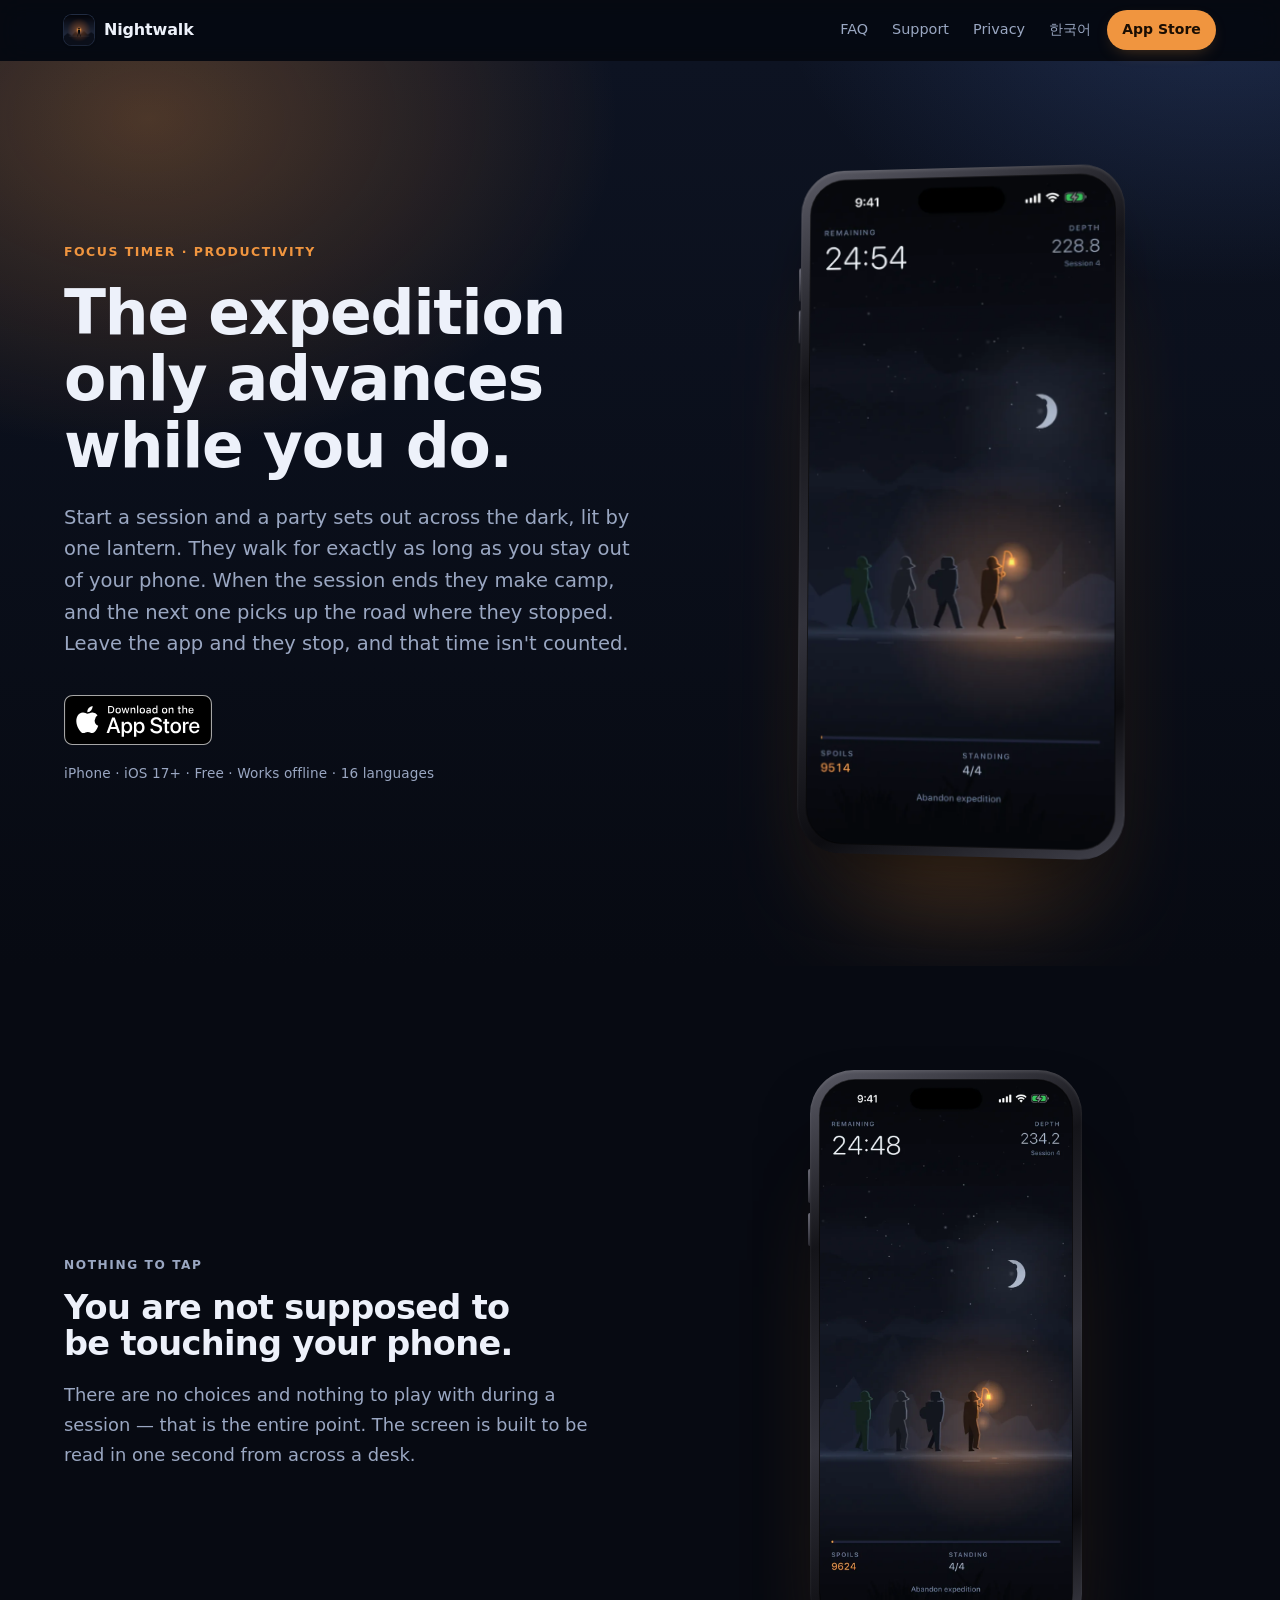
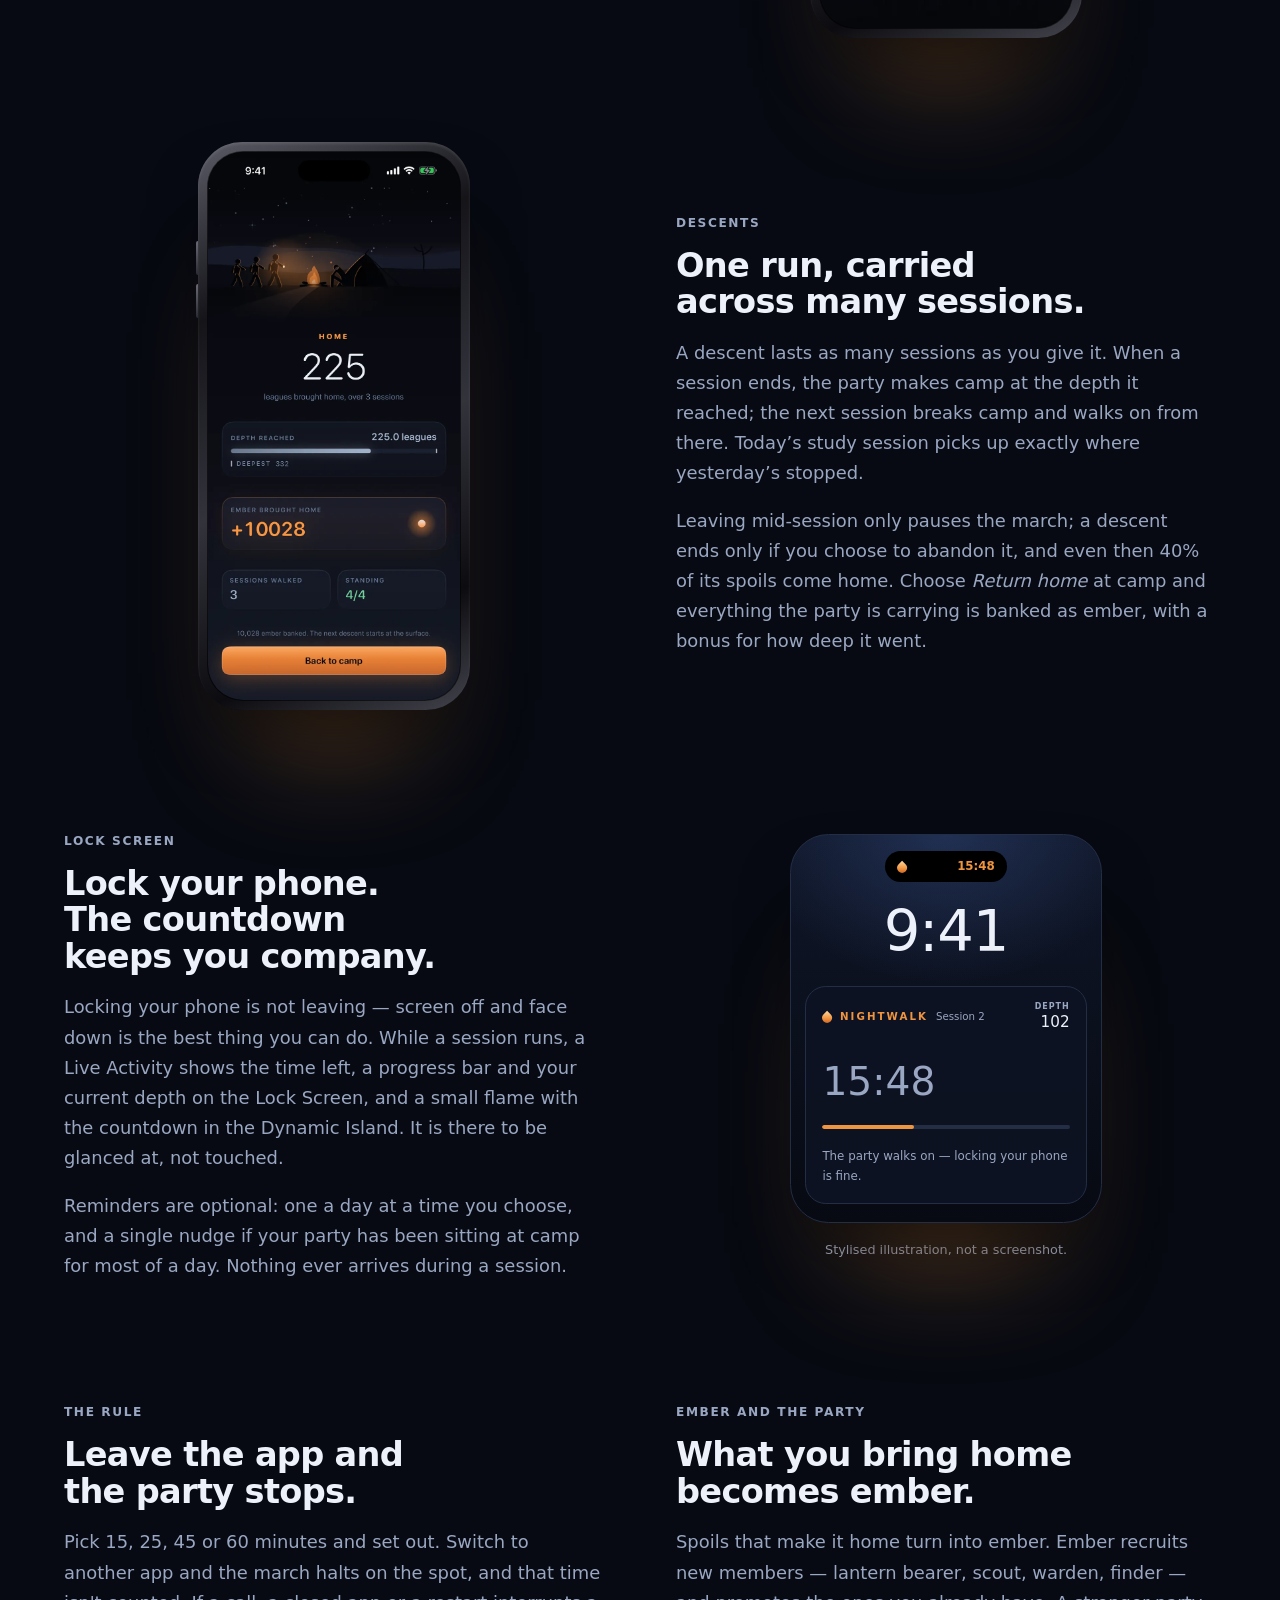
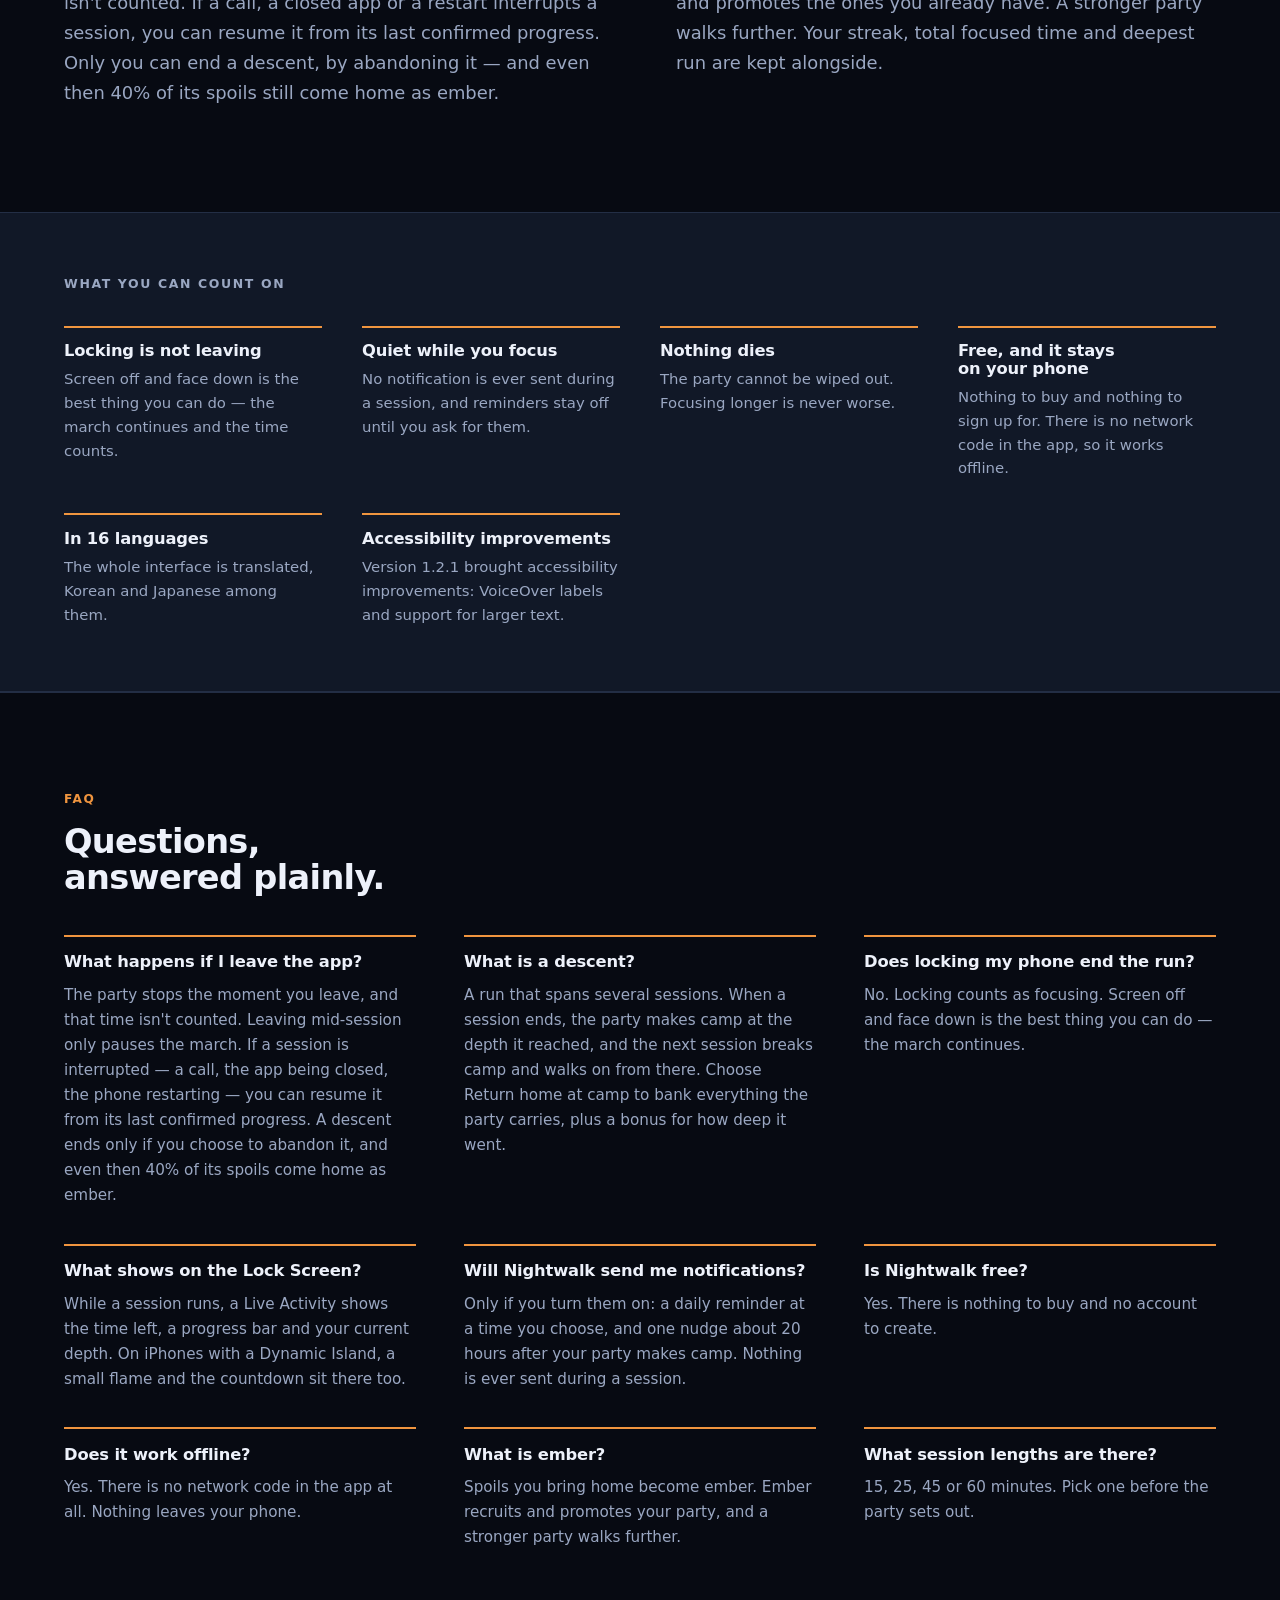
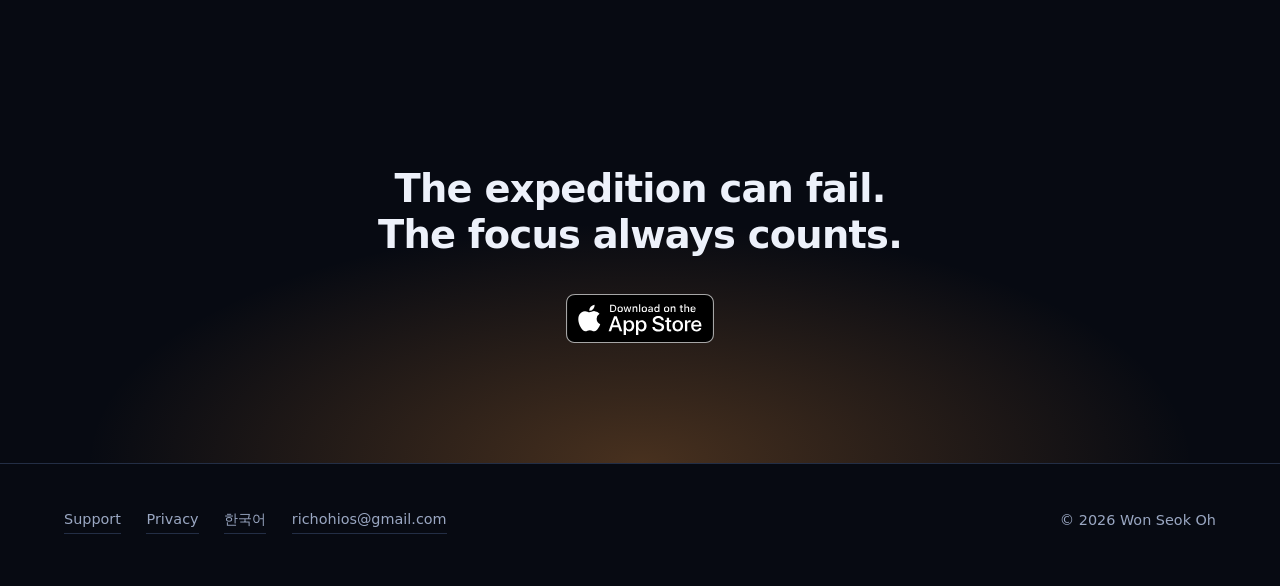
==== commit 34acc2b8: "Update marketing site to current public App Store release" ====
--- a/index.html
+++ b/index.html
@@ -288,7 +288,7 @@
           "name": "What happens if I leave the app?",
           "acceptedAnswer": {
             "@type": "Answer",
-            "text": "The party stops the moment you leave. Come back within fifteen seconds and it walks on. Stay away longer and the whole descent is lost, every session of it, and 40% of the spoils it was carrying come back as ember."
+            "text": "The party stops the moment you leave, and that time isn't counted. Leaving mid-session only pauses the march. If a session is interrupted — a call, the app being closed, the phone restarting — you can resume it from its last confirmed progress. A descent ends only if you choose to abandon it, and even then 40% of its spoils come home as ember."
           }
         },
         {
@@ -377,7 +377,7 @@
     <div>
       <p class="kicker">Focus timer · Productivity</p>
       <h1>The expedition only advances while you do.</h1>
-      <p class="lede">Start a session and a party sets out across the dark, lit by one lantern. They walk for exactly as long as you stay out of your phone. When the session ends they make camp, and the next one picks up the road where they stopped. Leave the app for more than fifteen seconds and the whole descent is lost.</p>
+      <p class="lede">Start a session and a party sets out across the dark, lit by one lantern. They walk for exactly as long as you stay out of your phone. When the session ends they make camp, and the next one picks up the road where they stopped. Leave the app and they stop, and that time isn't counted.</p>
       <div class="cta-row"><a class="badge" href="https://apps.apple.com/app/id6801521235"><img src="assets/img/app-store-badge.svg" width="160" height="53" alt="Download on the App Store"></a></div>
       <p class="meta">iPhone · iOS 17+ · Free · Works offline · 16 languages</p>
     </div>
@@ -407,7 +407,7 @@
         <div class="screen">
           <picture>
             <source srcset="assets/img/shot-3-3-spoils.webp" type="image/webp">
-            <img src="assets/img/shot-3-3-spoils.jpg" width="760" height="1651" loading="lazy" decoding="async" alt="The march mid-session: 24:48 remaining, 9,624 spoils collected and the party standing at 4 of 4.">
+            <img src="assets/img/shot-3-3-spoils.jpg" width="760" height="1651" loading="lazy" decoding="async" alt="The march mid-session: 24:48 remaining, depth 9.2, 46 spoils collected and the party standing at 4 of 4.">
           </picture>
         </div>
       </div>
@@ -418,14 +418,14 @@
         <p class="eyebrow">Descents</p>
         <h2>One run, carried across many sessions.</h2>
         <p>A descent lasts as many sessions as you give it. When a session ends, the party makes camp at the depth it reached; the next session breaks camp and walks on from there. Today&rsquo;s study session picks up exactly where yesterday&rsquo;s stopped.</p>
-        <p>The stakes grow with it. Leave the app during any session and the whole descent is lost, not just that stretch. Choose <em>Return home</em> at camp and everything the party is carrying is banked as ember, with a bonus for how deep it went.</p>
+        <p>Leaving mid-session only pauses the march; a descent ends only if you choose to abandon it, and even then 40% of its spoils come home. Choose <em>Return home</em> at camp and everything the party is carrying is banked as ember, with a bonus for how deep it went.</p>
       </div>
       <div class="feature-art">
         <div class="device">
         <div class="screen">
           <picture>
-            <source srcset="assets/img/shot-1-1-camp.webp" type="image/webp">
-            <img src="assets/img/shot-1-1-camp.jpg" width="760" height="1651" loading="lazy" decoding="async" alt="The camp screen between sessions: a descent 225 leagues deep after 3 sessions, 9,538 spoils at risk, with Break camp and Return home buttons.">
+            <source srcset="assets/img/shot-4-4-summary.webp" type="image/webp">
+            <img src="assets/img/shot-4-4-summary.jpg" width="760" height="1651" loading="lazy" decoding="async" alt="The Home screen after Return home: 225 leagues brought home over 3 sessions, deepest 332, +10,028 ember brought home and the party standing at 4 of 4.">
           </picture>
         </div>
       </div>
@@ -458,7 +458,7 @@
       <div class="feature-copy">
         <p class="eyebrow">The rule</p>
         <h2>Leave the app and the party stops.</h2>
-        <p>Pick 15, 25, 45 or 60 minutes and set out. Switch to another app and the march halts on the spot. Come back within fifteen seconds and it walks on. Stay away longer and the descent is lost — every session of it — though 40% of the spoils it was carrying still come home as ember.</p>
+        <p>Pick 15, 25, 45 or 60 minutes and set out. Switch to another app and the march halts on the spot, and that time isn't counted. If a call, a closed app or a restart interrupts a session, you can resume it from its last confirmed progress. Only you can end a descent, by abandoning it — and even then 40% of its spoils still come home as ember.</p>
       </div>
       <div class="feature-copy">
         <p class="eyebrow">Ember and the party</p>
@@ -478,6 +478,7 @@
       <div class="reveal"><h3>Nothing dies</h3><p>The party cannot be wiped out. Focusing longer is never worse.</p></div>
       <div class="reveal"><h3>Free, and it stays on your phone</h3><p>Nothing to buy and nothing to sign up for. There is no network code in the app, so it works offline.</p></div>
       <div class="reveal"><h3>In 16 languages</h3><p>The whole interface is translated, Korean and Japanese among them.</p></div>
+      <div class="reveal"><h3>Accessibility improvements</h3><p>Version 1.2.1 brought accessibility improvements: VoiceOver labels and support for larger text.</p></div>
     </div>
   </div>
 </section>
@@ -487,7 +488,7 @@
     <p class="eyebrow">FAQ</p>
     <h2>Questions, answered plainly.</h2>
     <dl>
-      <div class="reveal"><dt>What happens if I leave the app?</dt><dd>The party stops the moment you leave. Come back within fifteen seconds and it walks on. Stay away longer and the whole descent is lost, every session of it, and 40% of the spoils it was carrying come back as ember.</dd></div>
+      <div class="reveal"><dt>What happens if I leave the app?</dt><dd>The party stops the moment you leave, and that time isn't counted. Leaving mid-session only pauses the march. If a session is interrupted — a call, the app being closed, the phone restarting — you can resume it from its last confirmed progress. A descent ends only if you choose to abandon it, and even then 40% of its spoils come home as ember.</dd></div>
       <div class="reveal"><dt>What is a descent?</dt><dd>A run that spans several sessions. When a session ends, the party makes camp at the depth it reached, and the next session breaks camp and walks on from there. Choose Return home at camp to bank everything the party carries, plus a bonus for how deep it went.</dd></div>
       <div class="reveal"><dt>Does locking my phone end the run?</dt><dd>No. Locking counts as focusing. Screen off and face down is the best thing you can do — the march continues.</dd></div>
       <div class="reveal"><dt>What shows on the Lock Screen?</dt><dd>While a session runs, a Live Activity shows the time left, a progress bar and your current depth. On iPhones with a Dynamic Island, a small flame and the countdown sit there too.</dd></div>
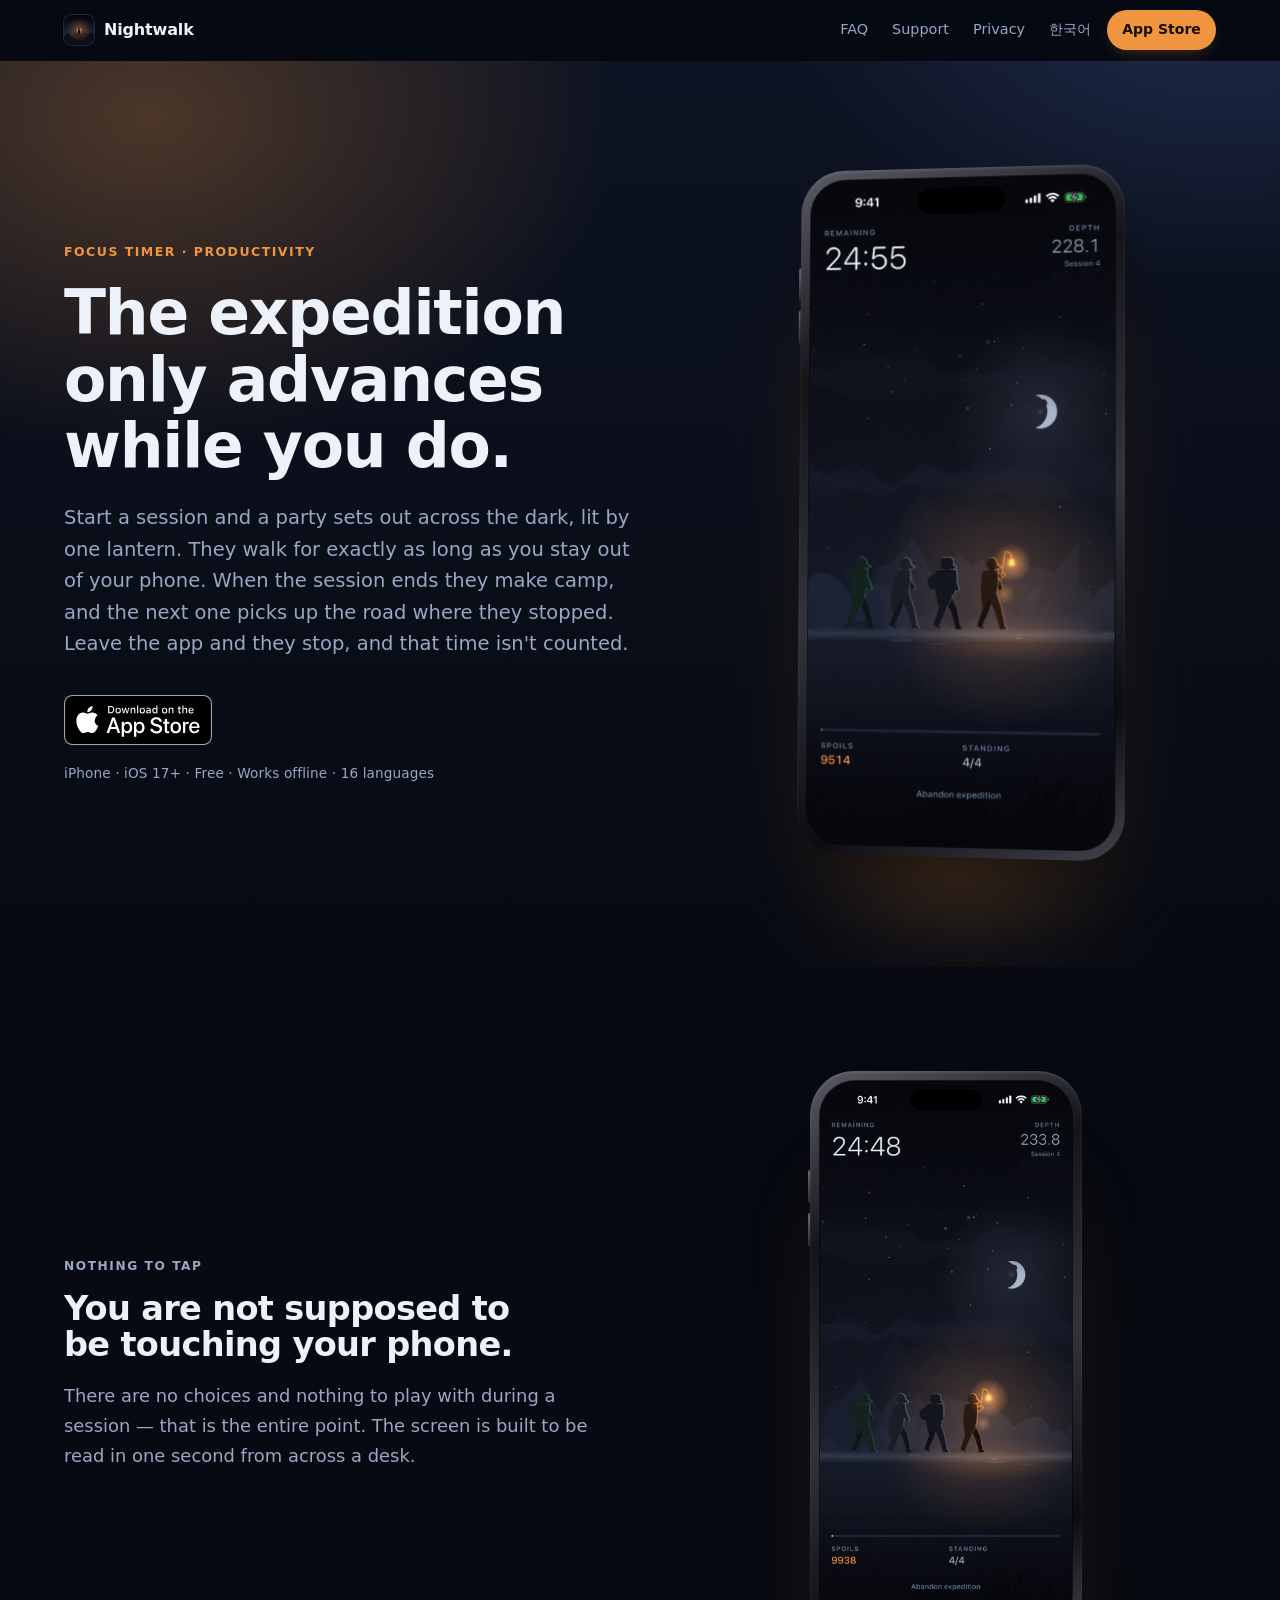
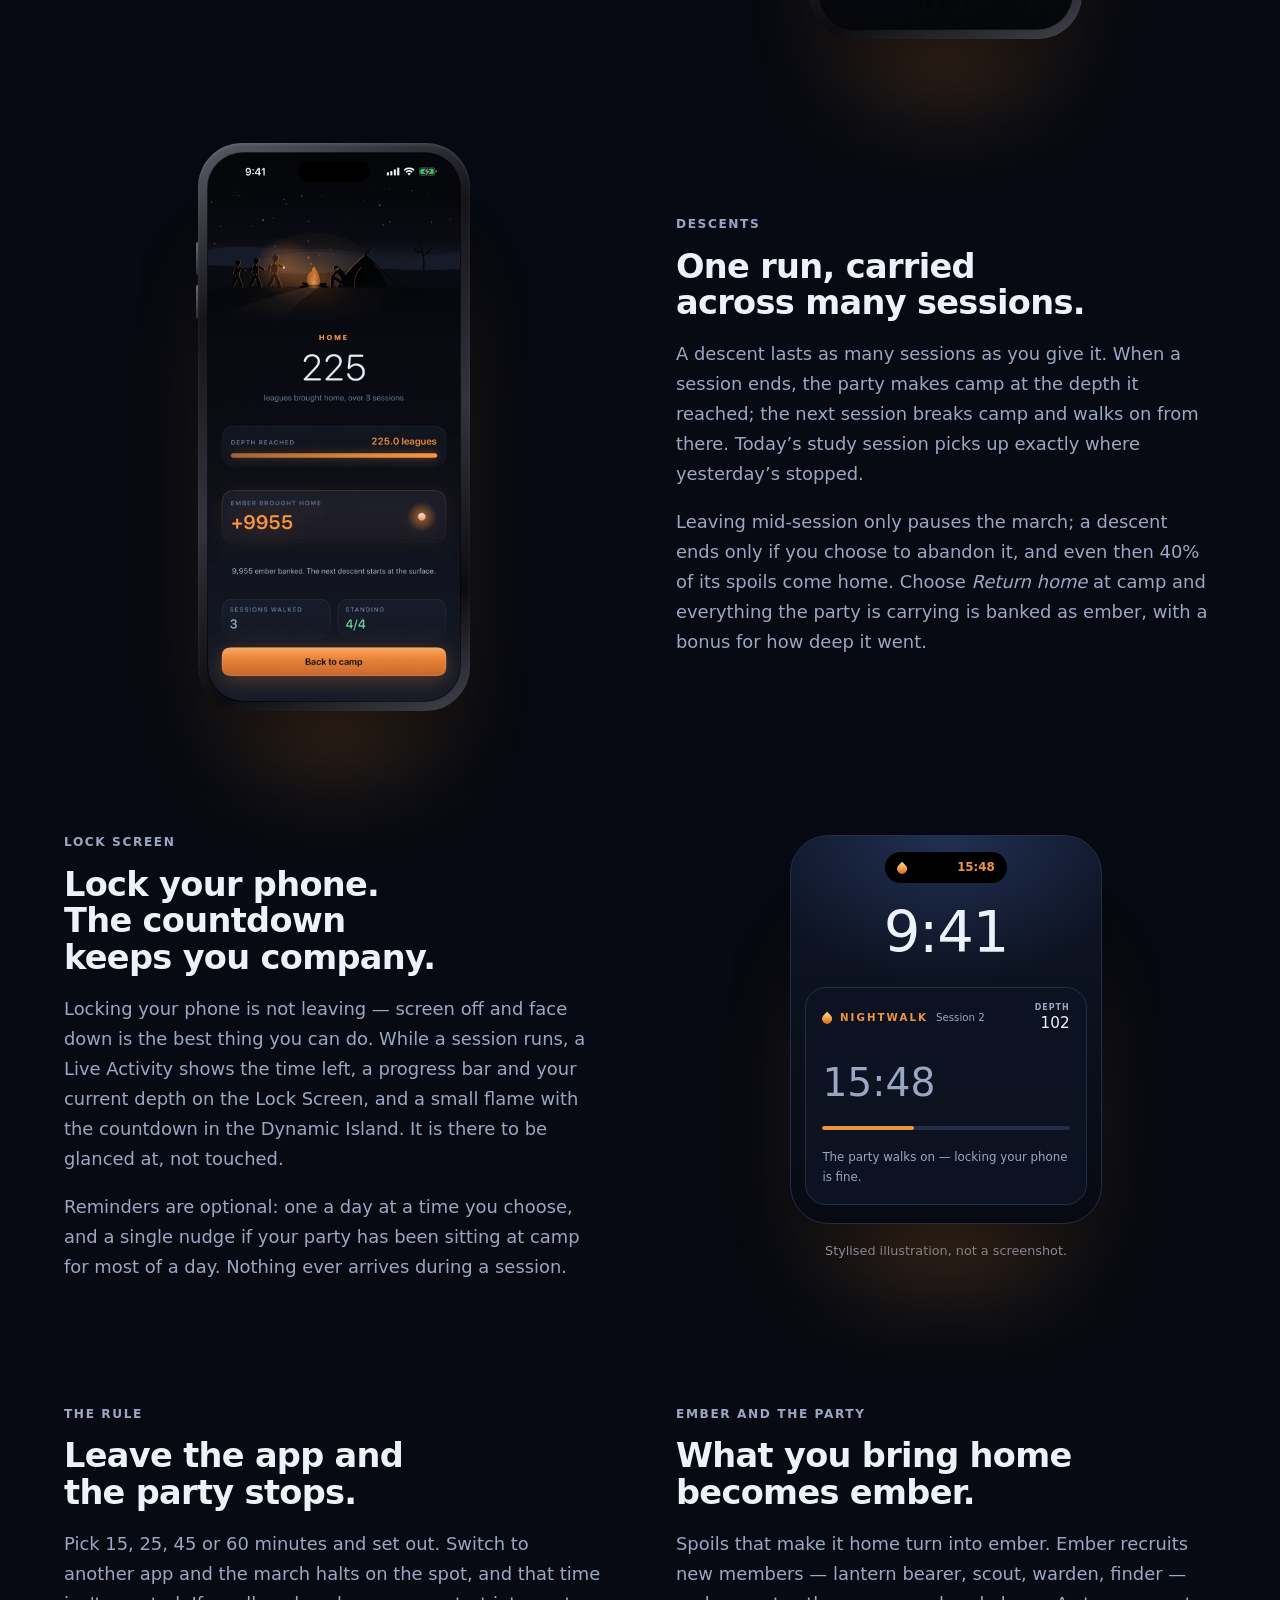
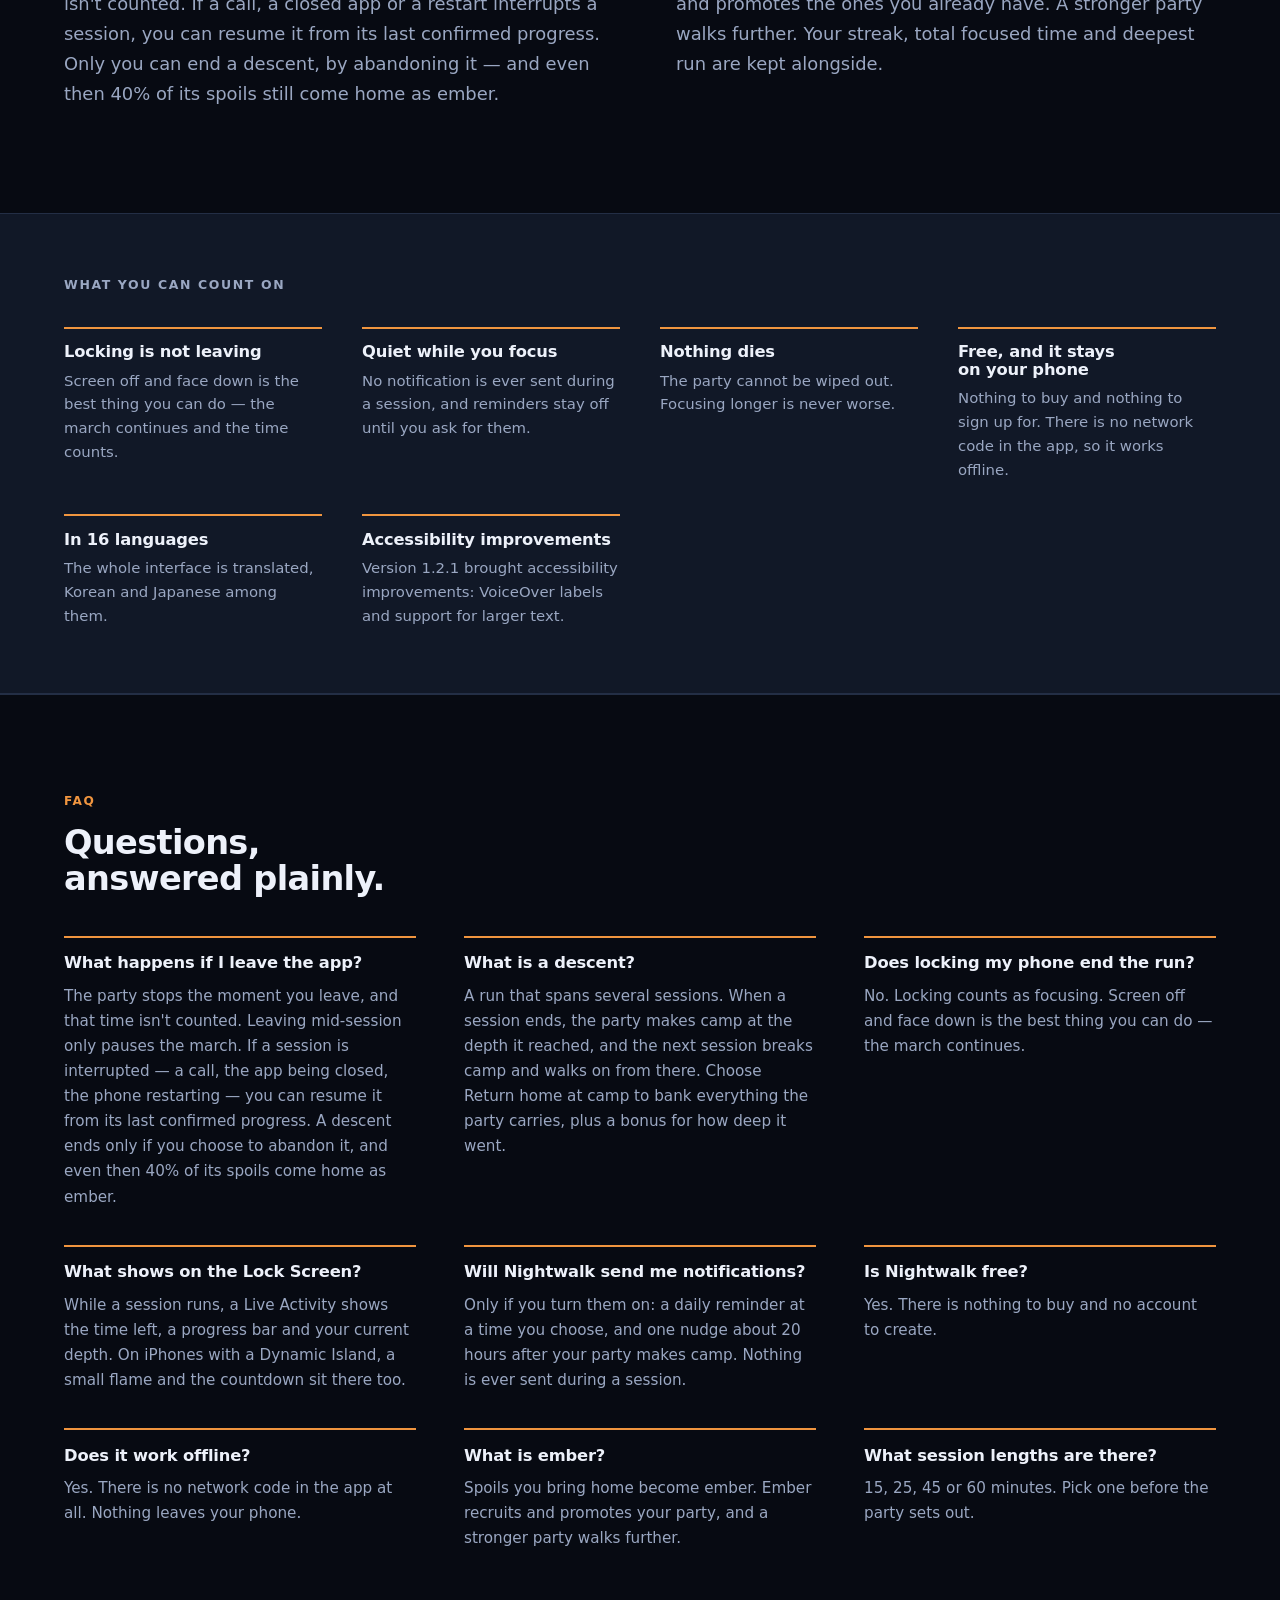
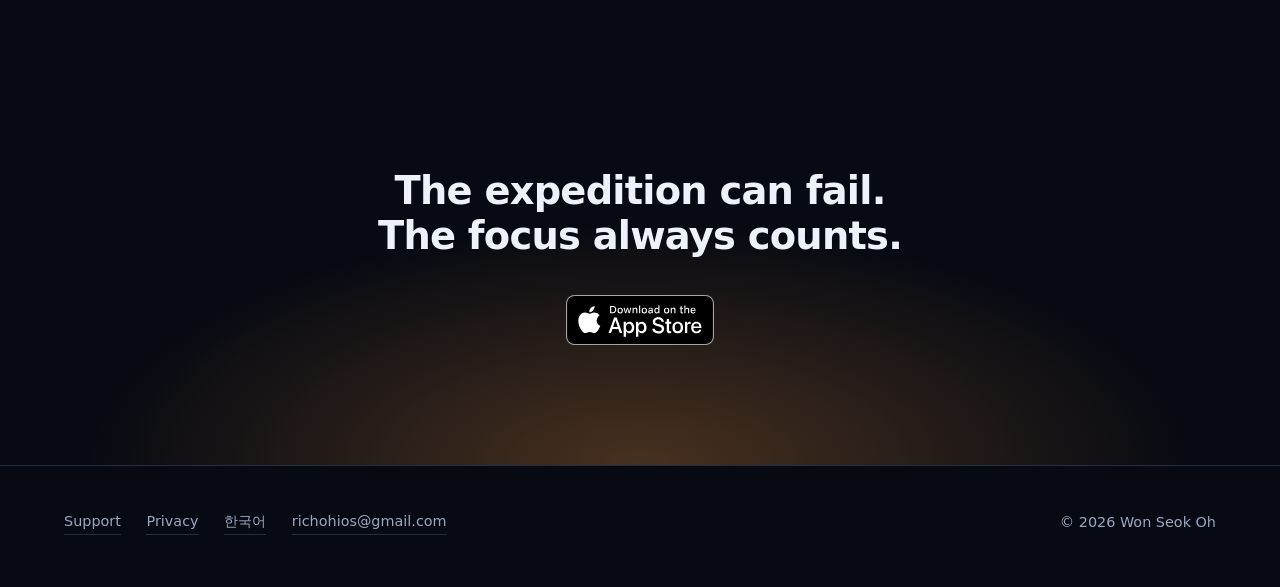
==== commit a85695d0: "Replace marketing screenshots with current release captures" ====
--- a/index.html
+++ b/index.html
@@ -268,6 +268,11 @@
       "url": "https://apps.apple.com/app/id6801521235",
       "downloadUrl": "https://apps.apple.com/app/id6801521235",
       "image": "https://richoh86.github.io/nightwalk-site/assets/img/icon-512.png",
+      "screenshot": [
+        "https://richoh86.github.io/nightwalk-site/assets/release-1.2.1/en-march.webp",
+        "https://richoh86.github.io/nightwalk-site/assets/release-1.2.1/en-camp.webp",
+        "https://richoh86.github.io/nightwalk-site/assets/release-1.2.1/en-summary.webp"
+      ],
       "author": {
         "@type": "Person",
         "name": "Won Seok Oh"
@@ -384,10 +389,7 @@
     <div class="hero-art">
       <div class="device">
         <div class="screen">
-          <picture>
-            <source srcset="assets/img/shot-2-2-march.webp" type="image/webp">
-            <img src="assets/img/shot-2-2-march.jpg" width="760" height="1651" fetchpriority="high" decoding="async" alt="Nightwalk mid-session: a party of four marching through a moonlit valley with 24 minutes remaining.">
-          </picture>
+          <img src="assets/release-1.2.1/en-march.webp" width="760" height="1652" fetchpriority="high" decoding="async" alt="Nightwalk mid-session: a party of four with a lantern marching under a crescent moon, 24:55 remaining, depth 228.1 in session 4, 9514 spoils and the party standing at 4 of 4.">
         </div>
       </div>
     </div>
@@ -405,10 +407,8 @@
       <div class="feature-art">
         <div class="device">
         <div class="screen">
-          <picture>
-            <source srcset="assets/img/shot-3-3-spoils.webp" type="image/webp">
-            <img src="assets/img/shot-3-3-spoils.jpg" width="760" height="1651" loading="lazy" decoding="async" alt="The march mid-session: 24:48 remaining, depth 9.2, 46 spoils collected and the party standing at 4 of 4.">
-          </picture>
+          <img src="assets/release-1.2.1/en-spoils.webp" width="760" height="1652" loading="lazy" decoding="async" alt="The march a few seconds later: 24:48 remaining, depth 233.8 in session 4, 9938 spoils collected, the party standing at 4 of 4, and Abandon expedition as the only control.">
+
         </div>
       </div>
       </div>
@@ -423,10 +423,8 @@
       <div class="feature-art">
         <div class="device">
         <div class="screen">
-          <picture>
-            <source srcset="assets/img/shot-4-4-summary.webp" type="image/webp">
-            <img src="assets/img/shot-4-4-summary.jpg" width="760" height="1651" loading="lazy" decoding="async" alt="The Home screen after Return home: 225 leagues brought home over 3 sessions, deepest 332, +10,028 ember brought home and the party standing at 4 of 4.">
-          </picture>
+          <img src="assets/release-1.2.1/en-summary.webp" width="760" height="1652" loading="lazy" decoding="async" alt="The Home screen after Return home: 225 leagues brought home over 3 sessions, depth reached 225.0 leagues, +9955 ember brought home, sessions walked 3, the party standing at 4 of 4, and Back to camp.">
+
         </div>
       </div>
       </div>
